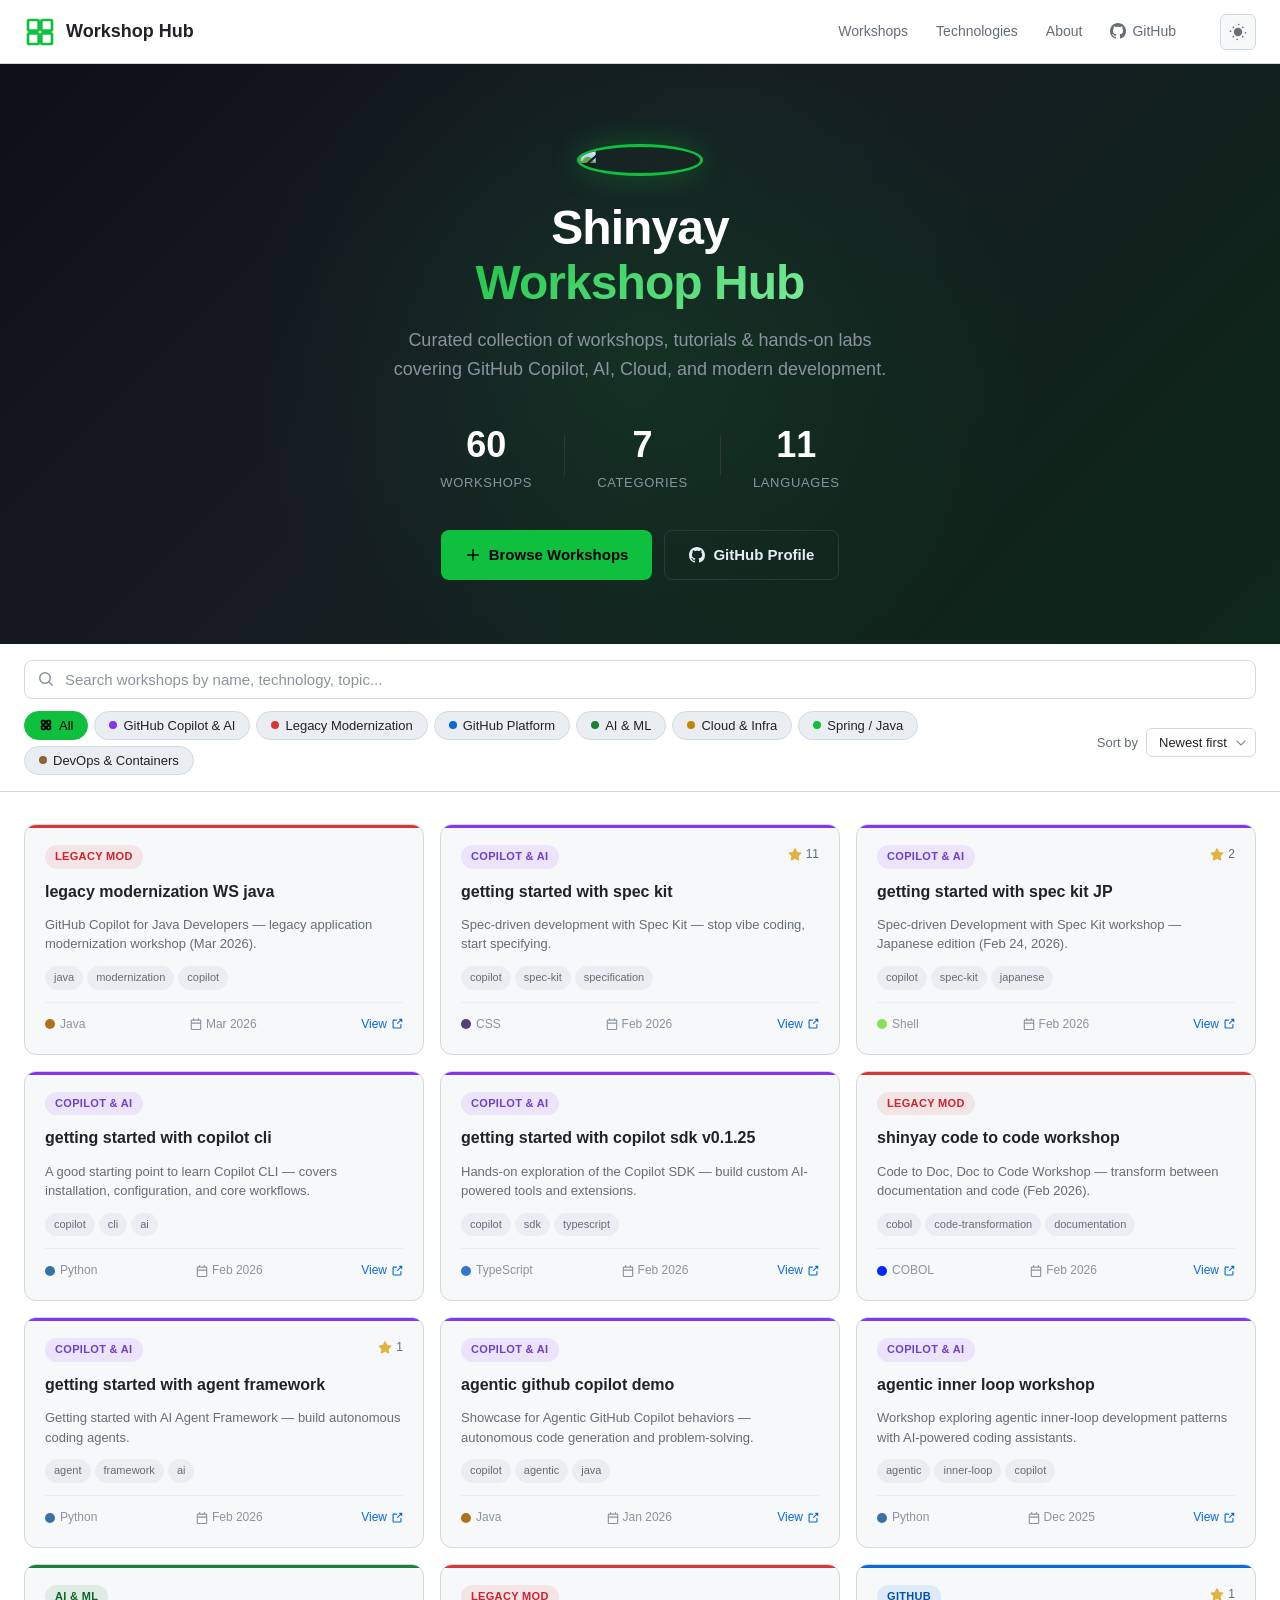
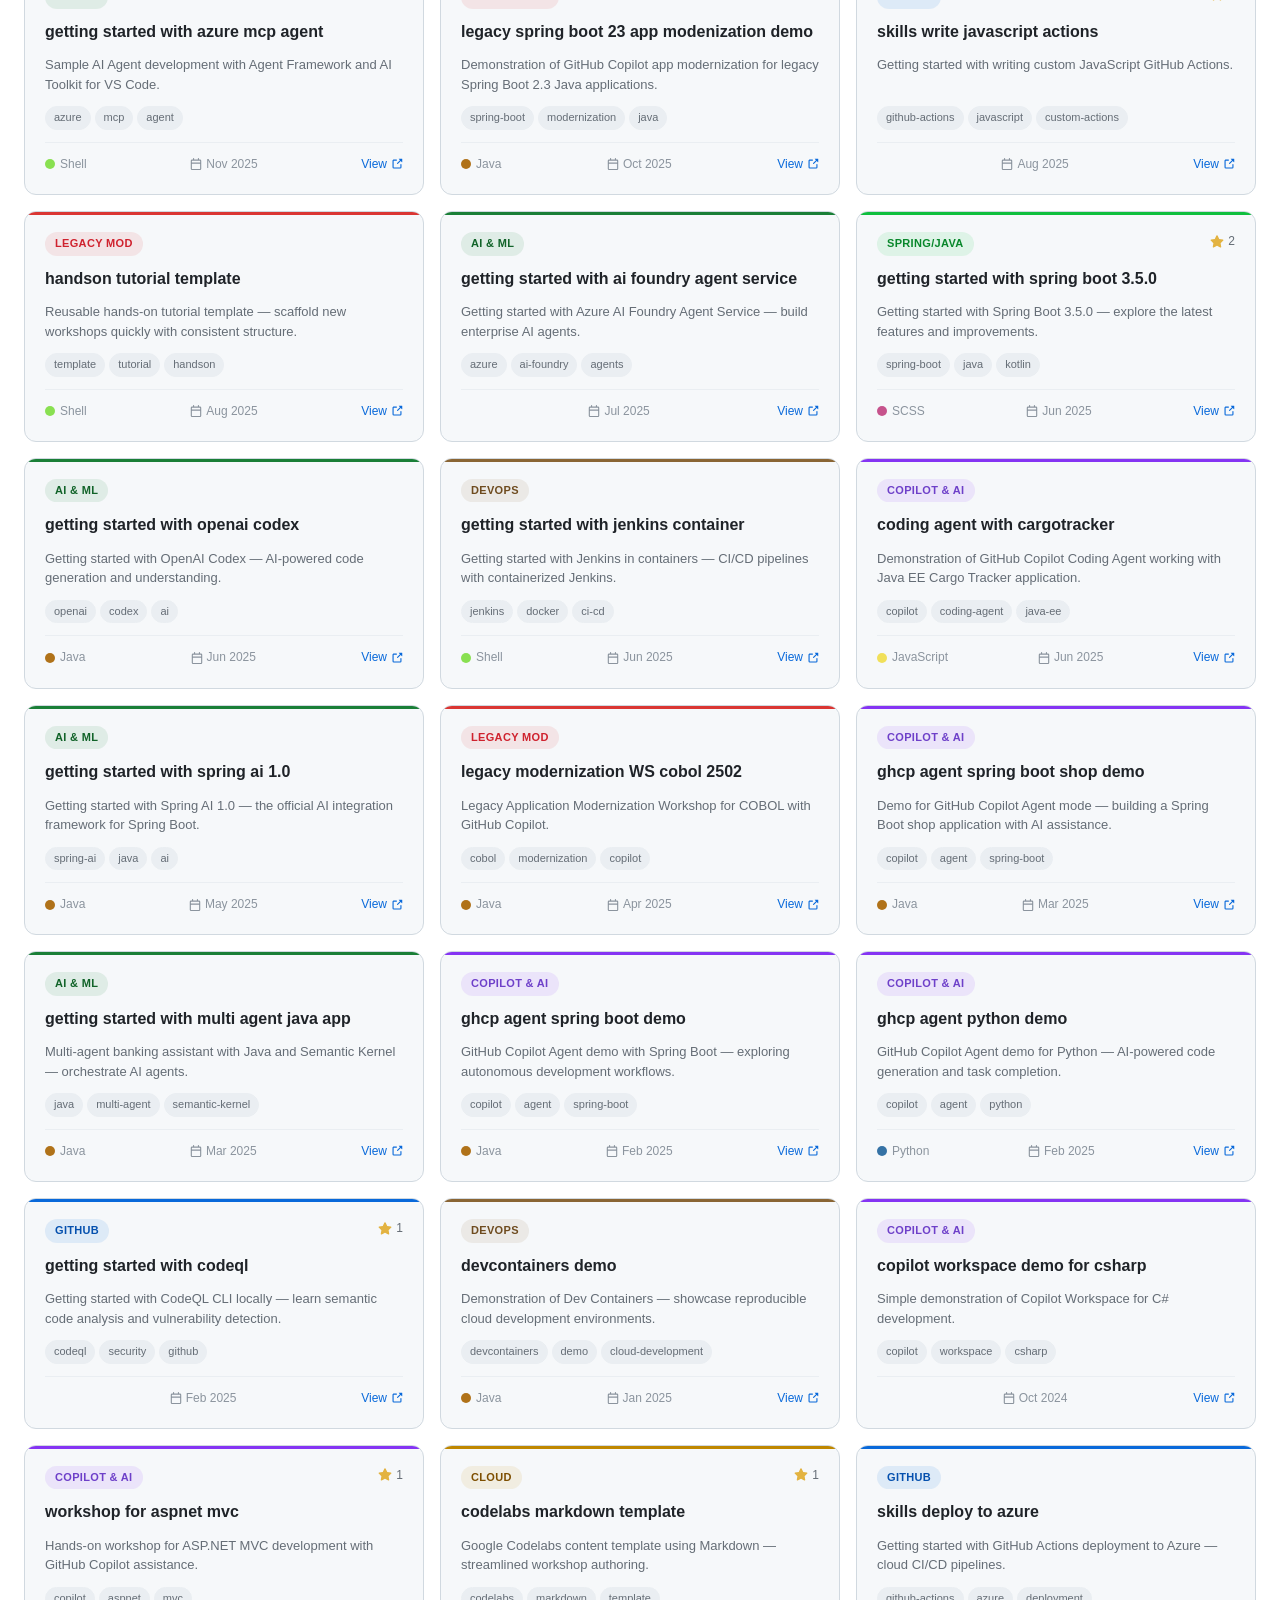
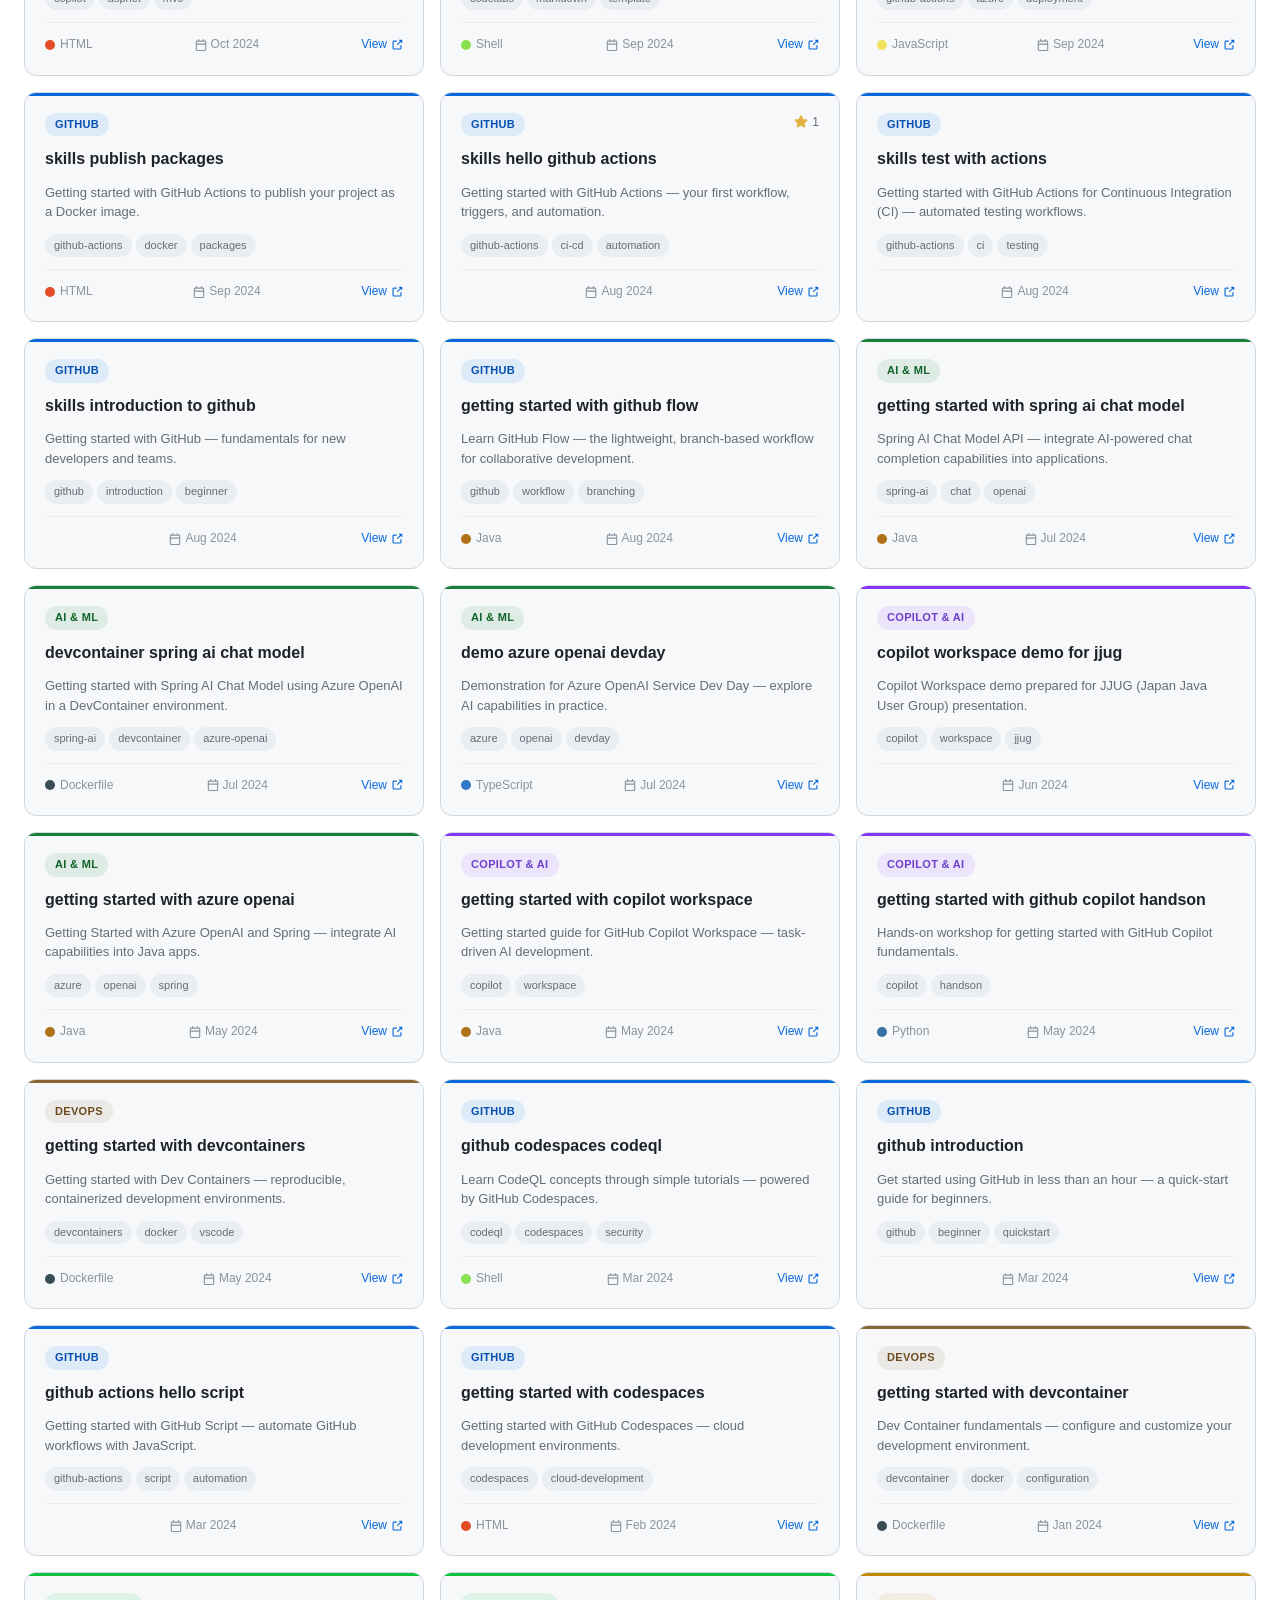
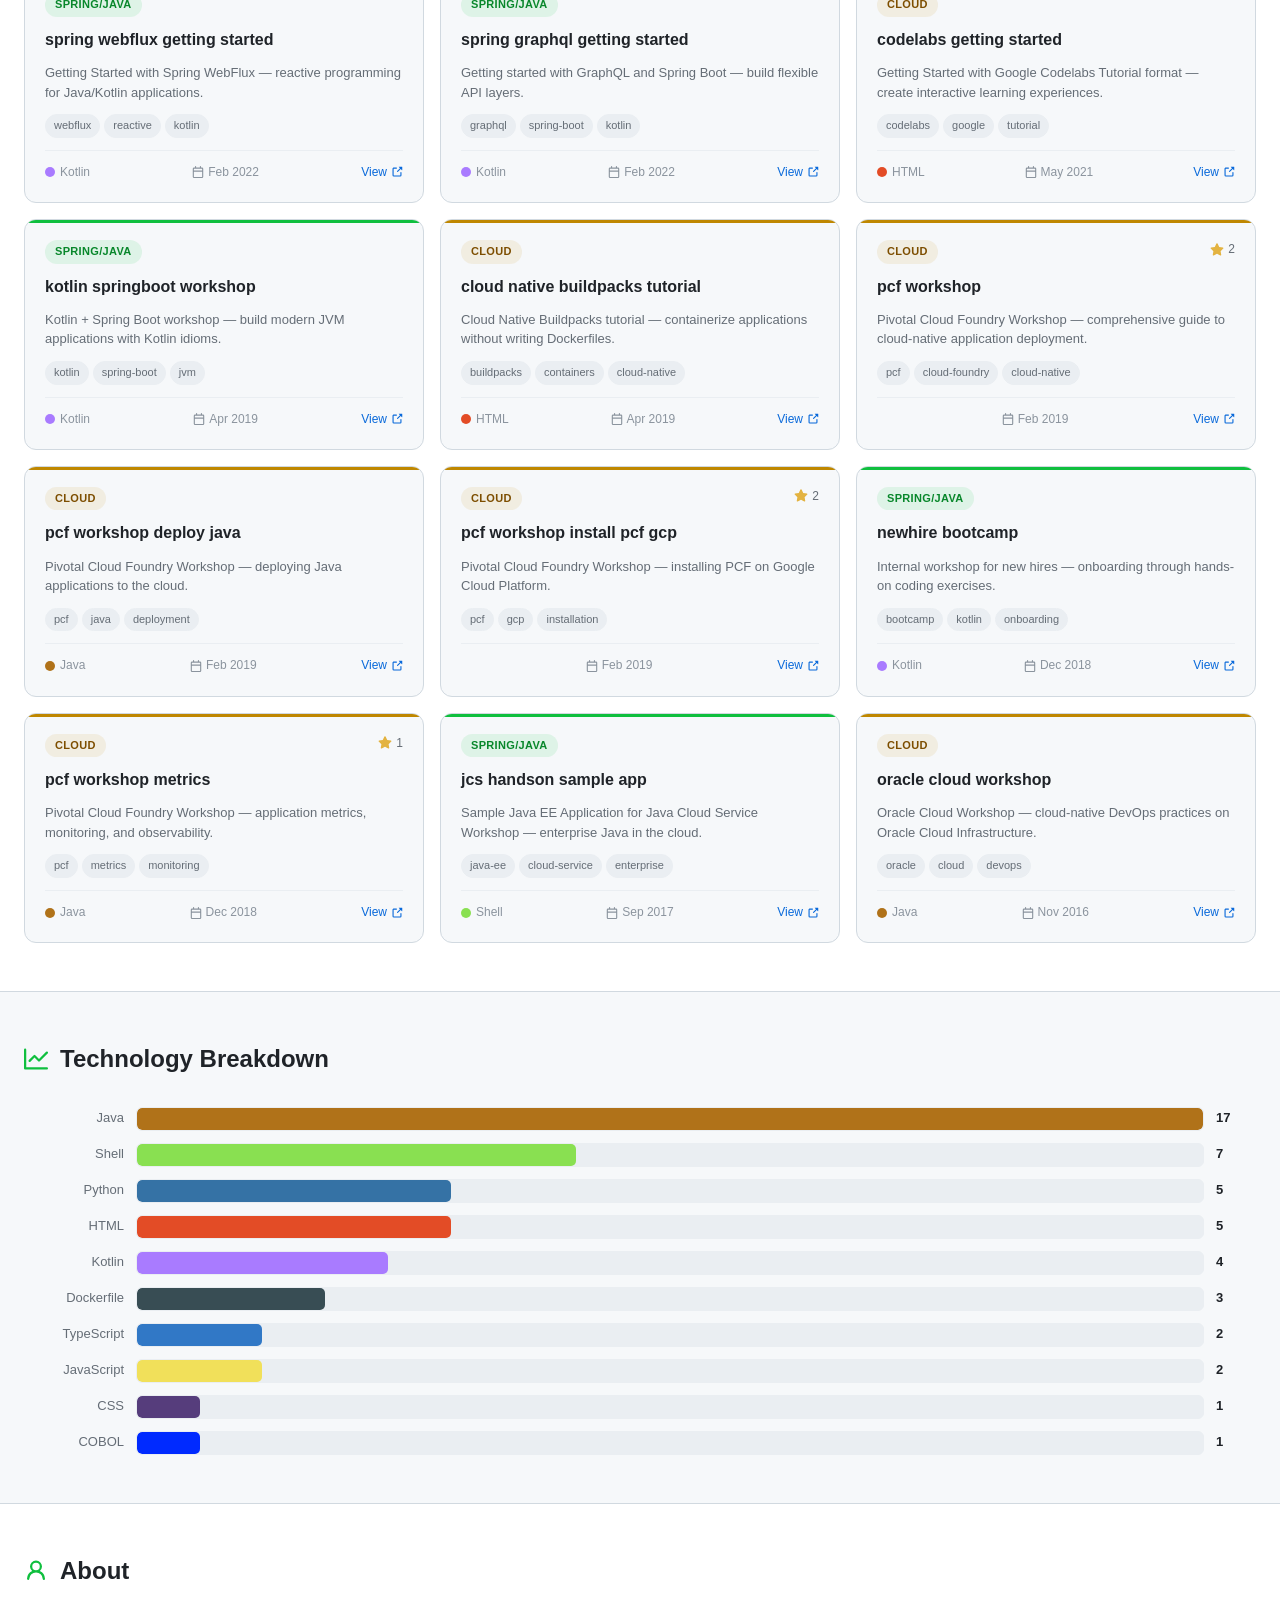
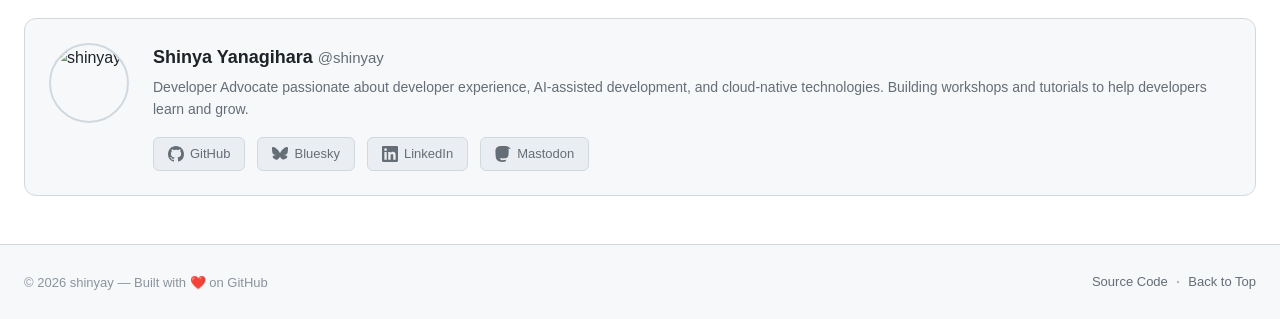
==== index.html @ 507d152b "feat: Build Shinyay Workshop Hub GitHub Pages site Add a complete static GitHub Pages site that cata" ====
<!DOCTYPE html>
<html lang="en" data-theme="dark">
<head>
  <meta charset="UTF-8">
  <meta name="viewport" content="width=device-width, initial-scale=1.0">
  <title>Shinyay Workshop Hub — Curated Workshops & Tutorials</title>
  <meta name="description" content="A curated collection of 60+ workshops and tutorials by shinyay — covering GitHub Copilot, AI/ML, Legacy Modernization, Cloud, Spring, and more.">
  <meta property="og:title" content="Shinyay Workshop Hub">
  <meta property="og:description" content="Curated workshops & tutorials by shinyay — GitHub Copilot, AI, Legacy Modernization, and more.">
  <meta property="og:type" content="website">
  <meta property="og:url" content="https://shinyay.github.io/awesome-shinyay-workshop/">
  <link rel="icon" href="assets/favicon.svg" type="image/svg+xml">
  <link href="https://cdn.jsdelivr.net/npm/@primer/css@22.1.0/dist/primer.min.css" rel="stylesheet">
  <link rel="stylesheet" href="css/style.css">
</head>
<body>

  <!-- Navigation -->
  <header class="site-header" id="site-header">
    <nav class="nav-container">
      <a href="#" class="nav-logo" aria-label="Home">
        <svg class="nav-logo-icon" viewBox="0 0 24 24" width="32" height="32" fill="currentColor">
          <path d="M2 4a2 2 0 0 1 2-2h6a2 2 0 0 1 2 2v6a2 2 0 0 1-2 2H4a2 2 0 0 1-2-2V4zm2 0v6h6V4H4zm10-2a2 2 0 0 0-2 2v6a2 2 0 0 0 2 2h6a2 2 0 0 0 2-2V4a2 2 0 0 0-2-2h-6zm0 2h6v6h-6V4zM2 14a2 2 0 0 1 2-2h6a2 2 0 0 1 2 2v6a2 2 0 0 1-2 2H4a2 2 0 0 1-2-2v-6zm2 0v6h6v-6H4zm10-2a2 2 0 0 0-2 2v6a2 2 0 0 0 2 2h6a2 2 0 0 0 2-2v-6a2 2 0 0 0-2-2h-6zm0 2h6v6h-6v-6z"/>
        </svg>
        <span class="nav-title">Workshop Hub</span>
      </a>
      <div class="nav-links">
        <a href="#workshops" class="nav-link">Workshops</a>
        <a href="#tech-breakdown" class="nav-link">Technologies</a>
        <a href="#about" class="nav-link">About</a>
        <a href="https://github.com/shinyay" class="nav-link nav-link-external" target="_blank" rel="noopener">
          <svg viewBox="0 0 16 16" width="16" height="16" fill="currentColor"><path d="M8 0c4.42 0 8 3.58 8 8a8.013 8.013 0 0 1-5.45 7.59c-.4.08-.55-.17-.55-.38 0-.27.01-1.13.01-2.2 0-.75-.25-1.23-.54-1.48 1.78-.2 3.65-.88 3.65-3.95 0-.88-.31-1.59-.82-2.15.08-.2.36-1.02-.08-2.12 0 0-.67-.22-2.2.82-.64-.18-1.32-.27-2-.27-.68 0-1.36.09-2 .27-1.53-1.03-2.2-.82-2.2-.82-.44 1.1-.16 1.92-.08 2.12-.51.56-.82 1.28-.82 2.15 0 3.06 1.86 3.75 3.64 3.95-.23.2-.44.55-.51 1.07-.46.21-1.61.55-2.33-.66-.15-.24-.6-.83-1.23-.82-.67.01-.27.38.01.53.34.19.73.9.82 1.13.16.45.68 1.31 2.69.94 0 .67.01 1.3.01 1.49 0 .21-.15.45-.55.38A7.995 7.995 0 0 1 0 8c0-4.42 3.58-8 8-8Z"></path></svg>
          GitHub
        </a>
      </div>
      <button class="theme-toggle" id="theme-toggle" aria-label="Toggle theme">
        <svg class="theme-icon-dark" viewBox="0 0 24 24" width="20" height="20" fill="currentColor"><path d="M12 3a1 1 0 0 1 1-1h.01a1 1 0 0 1 0 2H13a1 1 0 0 1-1-1zM5.64 5.64a1 1 0 0 1 1.41 0l.01.01a1 1 0 1 1-1.41 1.41l-.01-.01a1 1 0 0 1 0-1.41zM3 12a1 1 0 0 1-1-1v-.01a1 1 0 1 1 2 0V11a1 1 0 0 1-1 1zm2.64 6.36a1 1 0 0 1 0-1.41l.01-.01a1 1 0 1 1 1.41 1.41l-.01.01a1 1 0 0 1-1.41 0zM12 21a1 1 0 0 1-1 1h-.01a1 1 0 0 1 0-2H11a1 1 0 0 1 1 1zm6.36-2.64a1 1 0 0 1-1.41 0l-.01-.01a1 1 0 1 1 1.41-1.41l.01.01a1 1 0 0 1 0 1.41zM21 12a1 1 0 0 1 1 1v.01a1 1 0 0 1-2 0V13a1 1 0 0 1 1-1zm-2.64-6.36a1 1 0 0 1 0 1.41l-.01.01a1 1 0 1 1-1.41-1.41l.01-.01a1 1 0 0 1 1.41 0zM12 7a5 5 0 1 0 0 10 5 5 0 0 0 0-10z"/></svg>
        <svg class="theme-icon-light" viewBox="0 0 24 24" width="20" height="20" fill="currentColor"><path d="M21.53 15.93c-.16-.27-.61-.69-1.73-.49a8.46 8.46 0 0 1-1.88.13 8.409 8.409 0 0 1-5.91-2.82 8.068 8.068 0 0 1-1.44-8.66c.44-1.01.13-1.54-.09-1.76s-.77-.55-1.83-.11a10.318 10.318 0 0 0-6.32 10.21 10.475 10.475 0 0 0 7.04 8.99 10 10 0 0 0 2.89.55c.16.01.32.02.48.02a10.5 10.5 0 0 0 8.47-4.27c.67-.93.49-1.519.32-1.79z"/></svg>
      </button>
      <button class="nav-hamburger" id="nav-hamburger" aria-label="Toggle menu">
        <span></span><span></span><span></span>
      </button>
    </nav>
  </header>

  <!-- Hero Section -->
  <section class="hero" id="hero">
    <div class="hero-bg-glow"></div>
    <div class="hero-content">
      <img
        src="https://github.com/shinyay.png"
        alt="shinyay avatar"
        class="hero-avatar"
        width="120"
        height="120"
        loading="eager"
      >
      <h1 class="hero-title">
        <span class="hero-title-line1">Shinyay</span>
        <span class="hero-title-line2">Workshop Hub</span>
      </h1>
      <p class="hero-tagline">Curated collection of workshops, tutorials & hands-on labs<br>covering GitHub Copilot, AI, Cloud, and modern development.</p>
      <div class="hero-stats" id="hero-stats">
        <div class="hero-stat">
          <span class="hero-stat-number" data-target="0" id="stat-workshops">0</span>
          <span class="hero-stat-label">Workshops</span>
        </div>
        <div class="hero-stat-divider"></div>
        <div class="hero-stat">
          <span class="hero-stat-number" data-target="7" id="stat-categories">0</span>
          <span class="hero-stat-label">Categories</span>
        </div>
        <div class="hero-stat-divider"></div>
        <div class="hero-stat">
          <span class="hero-stat-number" data-target="0" id="stat-languages">0</span>
          <span class="hero-stat-label">Languages</span>
        </div>
      </div>
      <div class="hero-actions">
        <a href="#workshops" class="btn-primary">
          <svg viewBox="0 0 16 16" width="16" height="16" fill="currentColor"><path d="M8 2a.75.75 0 0 1 .75.75v4.5h4.5a.75.75 0 0 1 0 1.5h-4.5v4.5a.75.75 0 0 1-1.5 0v-4.5h-4.5a.75.75 0 0 1 0-1.5h4.5v-4.5A.75.75 0 0 1 8 2Z"/></svg>
          Browse Workshops
        </a>
        <a href="https://github.com/shinyay" target="_blank" rel="noopener" class="btn-secondary">
          <svg viewBox="0 0 16 16" width="16" height="16" fill="currentColor"><path d="M8 0c4.42 0 8 3.58 8 8a8.013 8.013 0 0 1-5.45 7.59c-.4.08-.55-.17-.55-.38 0-.27.01-1.13.01-2.2 0-.75-.25-1.23-.54-1.48 1.78-.2 3.65-.88 3.65-3.95 0-.88-.31-1.59-.82-2.15.08-.2.36-1.02-.08-2.12 0 0-.67-.22-2.2.82-.64-.18-1.32-.27-2-.27-.68 0-1.36.09-2 .27-1.53-1.03-2.2-.82-2.2-.82-.44 1.1-.16 1.92-.08 2.12-.51.56-.82 1.28-.82 2.15 0 3.06 1.86 3.75 3.64 3.95-.23.2-.44.55-.51 1.07-.46.21-1.61.55-2.33-.66-.15-.24-.6-.83-1.23-.82-.67.01-.27.38.01.53.34.19.73.9.82 1.13.16.45.68 1.31 2.69.94 0 .67.01 1.3.01 1.49 0 .21-.15.45-.55.38A7.995 7.995 0 0 1 0 8c0-4.42 3.58-8 8-8Z"/></svg>
          GitHub Profile
        </a>
      </div>
    </div>
  </section>

  <!-- Search & Filters -->
  <section class="filters-section" id="workshops">
    <div class="filters-container">
      <div class="search-wrapper">
        <svg class="search-icon" viewBox="0 0 16 16" width="16" height="16" fill="currentColor"><path d="M10.68 11.74a6 6 0 0 1-7.922-8.982 6 6 0 0 1 8.982 7.922l3.04 3.04a.749.749 0 0 1-.326 1.275.749.749 0 0 1-.734-.215ZM11.5 7a4.499 4.499 0 1 0-8.997 0A4.499 4.499 0 0 0 11.5 7Z"/></svg>
        <input
          type="text"
          id="search-input"
          class="search-input"
          placeholder="Search workshops by name, technology, topic..."
          autocomplete="off"
        >
        <span class="search-count" id="search-count"></span>
      </div>
      <div class="filter-controls">
        <div class="category-pills" id="category-pills">
          <button class="pill active" data-category="all">
            <svg viewBox="0 0 16 16" width="14" height="14" fill="currentColor"><path d="M2 4a2 2 0 0 1 2-2h2a2 2 0 0 1 2 2v2a2 2 0 0 1-2 2H4a2 2 0 0 1-2-2V4zm2 0v2h2V4H4zm6-2a2 2 0 0 0-2 2v2a2 2 0 0 0 2 2h2a2 2 0 0 0 2-2V4a2 2 0 0 0-2-2h-2zm0 2h2v2h-2V4zM2 10a2 2 0 0 1 2-2h2a2 2 0 0 1 2 2v2a2 2 0 0 1-2 2H4a2 2 0 0 1-2-2v-2zm2 0v2h2v-2H4zm6-2a2 2 0 0 0-2 2v2a2 2 0 0 0 2 2h2a2 2 0 0 0 2-2v-2a2 2 0 0 0-2-2h-2zm0 2h2v2h-2v-2z"/></svg>
            All
          </button>
          <button class="pill" data-category="copilot-ai">
            <span class="pill-dot" style="background:#8534F3"></span>
            GitHub Copilot & AI
          </button>
          <button class="pill" data-category="legacy-modernization">
            <span class="pill-dot" style="background:#da3633"></span>
            Legacy Modernization
          </button>
          <button class="pill" data-category="github-platform">
            <span class="pill-dot" style="background:#0969da"></span>
            GitHub Platform
          </button>
          <button class="pill" data-category="ai-ml">
            <span class="pill-dot" style="background:#1a7f37"></span>
            AI & ML
          </button>
          <button class="pill" data-category="cloud-infra">
            <span class="pill-dot" style="background:#bf8700"></span>
            Cloud & Infra
          </button>
          <button class="pill" data-category="spring-java">
            <span class="pill-dot" style="background:#0FBF3E"></span>
            Spring / Java
          </button>
          <button class="pill" data-category="devops-containers">
            <span class="pill-dot" style="background:#8a6534"></span>
            DevOps & Containers
          </button>
        </div>
        <div class="sort-controls">
          <label for="sort-select" class="sort-label">Sort by</label>
          <select id="sort-select" class="sort-select">
            <option value="date-desc">Newest first</option>
            <option value="date-asc">Oldest first</option>
            <option value="stars-desc">Most stars</option>
            <option value="name-asc">Name A→Z</option>
            <option value="name-desc">Name Z→A</option>
          </select>
        </div>
      </div>
    </div>
  </section>

  <!-- Workshop Grid -->
  <section class="workshops-grid-section">
    <div class="workshops-container">
      <div class="workshops-grid" id="workshops-grid">
        <!-- Cards rendered by JavaScript -->
      </div>
      <div class="empty-state" id="empty-state" hidden>
        <svg viewBox="0 0 24 24" width="48" height="48" fill="currentColor" opacity="0.4"><path d="M10.68 11.74a6 6 0 0 1-7.922-8.982 6 6 0 0 1 8.982 7.922l3.04 3.04a.749.749 0 0 1-.326 1.275.749.749 0 0 1-.734-.215ZM11.5 7a4.499 4.499 0 1 0-8.997 0A4.499 4.499 0 0 0 11.5 7Z"/></svg>
        <h3 class="empty-state-title">No workshops found</h3>
        <p class="empty-state-text">Try adjusting your search or filter criteria.</p>
      </div>
    </div>
  </section>

  <!-- Technology Breakdown -->
  <section class="tech-section" id="tech-breakdown">
    <div class="tech-container">
      <h2 class="section-title">
        <svg viewBox="0 0 16 16" width="24" height="24" fill="currentColor"><path d="M1.5 1.75V13.5h13.75a.75.75 0 0 1 0 1.5H.75a.75.75 0 0 1-.75-.75V1.75a.75.75 0 0 1 1.5 0Zm14.28 2.53-5.25 5.25a.75.75 0 0 1-1.06 0L7 7.06 4.28 9.78a.751.751 0 0 1-1.042-.018.751.751 0 0 1-.018-1.042l3.25-3.25a.75.75 0 0 1 1.06 0L10 7.94l4.72-4.72a.751.751 0 0 1 1.042.018.751.751 0 0 1 .018 1.042Z"/></svg>
        Technology Breakdown
      </h2>
      <div class="tech-bars" id="tech-bars">
        <!-- Rendered by JavaScript -->
      </div>
    </div>
  </section>

  <!-- About Section -->
  <section class="about-section" id="about">
    <div class="about-container">
      <h2 class="section-title">
        <svg viewBox="0 0 16 16" width="24" height="24" fill="currentColor"><path d="M10.561 8.073a6.005 6.005 0 0 1 3.432 5.142.75.75 0 1 1-1.498.07 4.5 4.5 0 0 0-8.99 0 .75.75 0 0 1-1.498-.07 6.004 6.004 0 0 1 3.431-5.142 3.999 3.999 0 1 1 5.123 0ZM10.5 5a2.5 2.5 0 1 0-5 0 2.5 2.5 0 0 0 5 0Z"/></svg>
        About
      </h2>
      <div class="about-content">
        <img
          src="https://github.com/shinyay.png"
          alt="shinyay"
          class="about-avatar"
          width="80"
          height="80"
          loading="lazy"
        >
        <div class="about-text">
          <h3 class="about-name">Shinya Yanagihara <span class="about-handle">@shinyay</span></h3>
          <p class="about-bio">Developer Advocate passionate about developer experience, AI-assisted development, and cloud-native technologies. Building workshops and tutorials to help developers learn and grow.</p>
          <div class="about-links">
            <a href="https://github.com/shinyay" target="_blank" rel="noopener" class="about-link">
              <svg viewBox="0 0 16 16" width="16" height="16" fill="currentColor"><path d="M8 0c4.42 0 8 3.58 8 8a8.013 8.013 0 0 1-5.45 7.59c-.4.08-.55-.17-.55-.38 0-.27.01-1.13.01-2.2 0-.75-.25-1.23-.54-1.48 1.78-.2 3.65-.88 3.65-3.95 0-.88-.31-1.59-.82-2.15.08-.2.36-1.02-.08-2.12 0 0-.67-.22-2.2.82-.64-.18-1.32-.27-2-.27-.68 0-1.36.09-2 .27-1.53-1.03-2.2-.82-2.2-.82-.44 1.1-.16 1.92-.08 2.12-.51.56-.82 1.28-.82 2.15 0 3.06 1.86 3.75 3.64 3.95-.23.2-.44.55-.51 1.07-.46.21-1.61.55-2.33-.66-.15-.24-.6-.83-1.23-.82-.67.01-.27.38.01.53.34.19.73.9.82 1.13.16.45.68 1.31 2.69.94 0 .67.01 1.3.01 1.49 0 .21-.15.45-.55.38A7.995 7.995 0 0 1 0 8c0-4.42 3.58-8 8-8Z"/></svg>
              GitHub
            </a>
            <a href="https://bsky.app/profile/yanashin.bsky.social" target="_blank" rel="noopener" class="about-link">
              <svg viewBox="0 0 24 24" width="16" height="16" fill="currentColor"><path d="M12 10.8c-1.087-2.114-4.046-6.053-6.798-7.995C2.566.944 1.561 1.266.902 1.565.139 1.908 0 3.08 0 3.768c0 .69.378 5.65.624 6.479.785 2.627 3.573 3.492 6.128 3.182-4.529.556-8.522 1.684-3.199 5.881C7.74 23.093 11.09 18.135 12 15.75c.91 2.386 3.433 6.553 8.447 3.56 5.323-4.197 1.33-5.325-3.199-5.881 2.555.31 5.343-.555 6.128-3.182.246-.828.624-5.788.624-6.479 0-.688-.139-1.86-.902-2.203-.659-.299-1.664-.621-4.3 1.24C16.046 4.748 13.087 8.687 12 10.8Z"/></svg>
              Bluesky
            </a>
            <a href="https://www.linkedin.com/in/yanashin/" target="_blank" rel="noopener" class="about-link">
              <svg viewBox="0 0 24 24" width="16" height="16" fill="currentColor"><path d="M20.447 20.452h-3.554v-5.569c0-1.328-.027-3.037-1.852-3.037-1.853 0-2.136 1.445-2.136 2.939v5.667H9.351V9h3.414v1.561h.046c.477-.9 1.637-1.85 3.37-1.85 3.601 0 4.267 2.37 4.267 5.455v6.286zM5.337 7.433c-1.144 0-2.063-.926-2.063-2.065 0-1.138.92-2.063 2.063-2.063 1.14 0 2.064.925 2.064 2.063 0 1.139-.925 2.065-2.064 2.065zm1.782 13.019H3.555V9h3.564v11.452zM22.225 0H1.771C.792 0 0 .774 0 1.729v20.542C0 23.227.792 24 1.771 24h20.451C23.2 24 24 23.227 24 22.271V1.729C24 .774 23.2 0 22.222 0h.003z"/></svg>
              LinkedIn
            </a>
            <a href="https://mastodon.social/@yanashin" target="_blank" rel="noopener" class="about-link">
              <svg viewBox="0 0 24 24" width="16" height="16" fill="currentColor"><path d="M23.268 5.313c-.35-2.578-2.617-4.61-5.304-5.004C17.51.242 15.792 0 11.813 0h-.03c-3.98 0-4.835.242-5.288.309C3.882.692 1.496 2.518.917 5.127.64 6.412.61 7.837.661 9.143c.074 1.874.088 3.745.26 5.611.118 1.24.325 2.47.62 3.68.55 2.237 2.777 4.098 4.96 4.857 2.336.792 4.849.923 7.256.38.265-.061.527-.132.786-.213.585-.184 1.27-.39 1.774-.753a.057.057 0 0 0 .023-.043v-1.809a.052.052 0 0 0-.02-.041.053.053 0 0 0-.046-.01 20.282 20.282 0 0 1-4.709.547c-2.73 0-3.463-1.284-3.674-1.818a5.593 5.593 0 0 1-.319-1.433.053.053 0 0 1 .066-.054 19.648 19.648 0 0 0 4.636.536c.562 0 1.124-.015 1.677-.056 1.935-.138 4-.438 4.867-1.508-.003-.006-.005-.012-.006-.019 1.033-1.413 1.395-3.293 1.55-4.887.014-.138.023-.274.028-.408.107-2.75.096-5.493-.067-8.236z"/></svg>
              Mastodon
            </a>
          </div>
        </div>
      </div>
    </div>
  </section>

  <!-- Footer -->
  <footer class="site-footer">
    <div class="footer-container">
      <div class="footer-left">
        <span class="footer-text">© 2026 shinyay — Built with ❤️ on GitHub</span>
      </div>
      <div class="footer-right">
        <a href="https://github.com/shinyay/awesome-shinyay-workshop" target="_blank" rel="noopener" class="footer-link">Source Code</a>
        <span class="footer-divider">·</span>
        <a href="#hero" class="footer-link">Back to Top</a>
      </div>
    </div>
  </footer>

  <!-- Back to Top Button -->
  <button class="back-to-top" id="back-to-top" aria-label="Back to top" hidden>
    <svg viewBox="0 0 16 16" width="16" height="16" fill="currentColor"><path d="M3.22 9.78a.749.749 0 0 1 0-1.06l4.25-4.25a.749.749 0 0 1 1.06 0l4.25 4.25a.749.749 0 1 1-1.06 1.06L8 6.06 4.28 9.78a.749.749 0 0 1-1.06 0Z"/></svg>
  </button>

  <script src="js/app.js"></script>
</body>
</html>
---- css/style.css ----
/* ============================================
   Shinyay Workshop Hub — GitHub-Branded Styles
   ============================================ */

/* --- CSS Custom Properties (Theme Tokens) --- */
:root {
  /* GitHub Brand Colors */
  --gh-green: #0FBF3E;
  --gh-green-light: #8CF2A6;
  --gh-green-dark: #08872B;
  --gh-green-bg: #BFFFD1;
  --gh-purple: #8534F3;
  --gh-purple-light: #C898FD;
  --gh-orange: #FE4C25;
  --gh-blue: #0969da;

  /* Category Colors */
  --cat-copilot: #8534F3;
  --cat-legacy: #da3633;
  --cat-github: #0969da;
  --cat-ai-ml: #1a7f37;
  --cat-cloud: #bf8700;
  --cat-spring: #0FBF3E;
  --cat-devops: #8a6534;

  /* Layout */
  --max-width: 1280px;
  --nav-height: 64px;
  --border-radius: 8px;
  --border-radius-lg: 12px;

  /* Transitions */
  --transition-fast: 150ms ease;
  --transition-normal: 250ms ease;
  --transition-slow: 400ms ease;
}

/* Dark theme (default) */
[data-theme="dark"] {
  --bg-primary: #0d1117;
  --bg-secondary: #161b22;
  --bg-tertiary: #21262d;
  --bg-overlay: rgba(13, 17, 23, 0.8);
  --border-primary: #30363d;
  --border-secondary: #21262d;
  --text-primary: #e6edf3;
  --text-secondary: #7d8590;
  --text-muted: #484f58;
  --text-link: #58a6ff;
  --shadow-card: 0 3px 6px rgba(0, 0, 0, 0.4);
  --shadow-card-hover: 0 8px 24px rgba(0, 0, 0, 0.5);
  --hero-gradient: linear-gradient(135deg, #0d1117 0%, #161b22 40%, #0d2818 100%);
  --pill-bg: #21262d;
  --pill-bg-active: #0FBF3E;
  --pill-text: #e6edf3;
  --pill-text-active: #000000;
  --input-bg: #0d1117;
  --input-border: #30363d;
  --input-border-focus: #58a6ff;
}

/* Light theme */
[data-theme="light"] {
  --bg-primary: #ffffff;
  --bg-secondary: #f6f8fa;
  --bg-tertiary: #eaeef2;
  --bg-overlay: rgba(255, 255, 255, 0.8);
  --border-primary: #d1d9e0;
  --border-secondary: #eaeef2;
  --text-primary: #1f2328;
  --text-secondary: #656d76;
  --text-muted: #8b949e;
  --text-link: #0969da;
  --shadow-card: 0 1px 3px rgba(31, 35, 40, 0.12);
  --shadow-card-hover: 0 8px 24px rgba(31, 35, 40, 0.16);
  --hero-gradient: linear-gradient(135deg, #0d1117 0%, #161b22 40%, #0d2818 100%);
  --pill-bg: #eaeef2;
  --pill-bg-active: #0FBF3E;
  --pill-text: #1f2328;
  --pill-text-active: #000000;
  --input-bg: #ffffff;
  --input-border: #d1d9e0;
  --input-border-focus: #0969da;
}

/* --- Reset & Base --- */
*,
*::before,
*::after {
  box-sizing: border-box;
  margin: 0;
  padding: 0;
}

html {
  scroll-behavior: smooth;
  scroll-padding-top: calc(var(--nav-height) + 24px);
}

body {
  font-family: -apple-system, BlinkMacSystemFont, "Segoe UI", "Noto Sans", Helvetica, Arial, sans-serif;
  background-color: var(--bg-primary);
  color: var(--text-primary);
  line-height: 1.6;
  -webkit-font-smoothing: antialiased;
  transition: background-color var(--transition-normal), color var(--transition-normal);
}

a {
  color: var(--text-link);
  text-decoration: none;
  transition: color var(--transition-fast);
}

a:hover {
  text-decoration: underline;
}

/* --- Navigation --- */
.site-header {
  position: sticky;
  top: 0;
  z-index: 100;
  height: var(--nav-height);
  background: var(--bg-overlay);
  backdrop-filter: blur(12px);
  -webkit-backdrop-filter: blur(12px);
  border-bottom: 1px solid var(--border-primary);
  transition: background-color var(--transition-normal), border-color var(--transition-normal);
}

.nav-container {
  max-width: var(--max-width);
  height: 100%;
  margin: 0 auto;
  padding: 0 24px;
  display: flex;
  align-items: center;
  justify-content: space-between;
  gap: 24px;
}

.nav-logo {
  display: flex;
  align-items: center;
  gap: 10px;
  color: var(--text-primary);
  font-weight: 700;
  font-size: 18px;
  text-decoration: none;
  flex-shrink: 0;
}

.nav-logo:hover {
  text-decoration: none;
  color: var(--gh-green);
}

.nav-logo-icon {
  color: var(--gh-green);
  transition: transform var(--transition-normal);
}

.nav-logo:hover .nav-logo-icon {
  transform: rotate(90deg);
}

.nav-links {
  display: flex;
  align-items: center;
  gap: 4px;
  flex: 1;
  justify-content: flex-end;
}

.nav-link {
  padding: 6px 12px;
  border-radius: 6px;
  color: var(--text-secondary);
  font-size: 14px;
  font-weight: 500;
  text-decoration: none;
  transition: color var(--transition-fast), background-color var(--transition-fast);
}

.nav-link:hover {
  color: var(--text-primary);
  background-color: var(--bg-tertiary);
  text-decoration: none;
}

.nav-link-external {
  display: flex;
  align-items: center;
  gap: 6px;
}

.theme-toggle {
  display: flex;
  align-items: center;
  justify-content: center;
  width: 36px;
  height: 36px;
  border: 1px solid var(--border-primary);
  border-radius: 6px;
  background: var(--bg-secondary);
  color: var(--text-secondary);
  cursor: pointer;
  transition: all var(--transition-fast);
  margin-left: 8px;
  flex-shrink: 0;
}

.theme-toggle:hover {
  color: var(--text-primary);
  border-color: var(--text-secondary);
}

[data-theme="dark"] .theme-icon-dark { display: none; }
[data-theme="dark"] .theme-icon-light { display: block; }
[data-theme="light"] .theme-icon-dark { display: block; }
[data-theme="light"] .theme-icon-light { display: none; }

.nav-hamburger {
  display: none;
  flex-direction: column;
  justify-content: center;
  gap: 5px;
  width: 36px;
  height: 36px;
  padding: 8px;
  border: 1px solid var(--border-primary);
  border-radius: 6px;
  background: var(--bg-secondary);
  cursor: pointer;
}

.nav-hamburger span {
  display: block;
  width: 100%;
  height: 2px;
  background: var(--text-secondary);
  border-radius: 2px;
  transition: transform var(--transition-fast), opacity var(--transition-fast);
}

.nav-hamburger.active span:nth-child(1) { transform: rotate(45deg) translate(5px, 5px); }
.nav-hamburger.active span:nth-child(2) { opacity: 0; }
.nav-hamburger.active span:nth-child(3) { transform: rotate(-45deg) translate(5px, -5px); }

/* --- Hero Section --- */
.hero {
  position: relative;
  overflow: hidden;
  padding: 80px 24px 64px;
  background: var(--hero-gradient);
  text-align: center;
  min-height: 420px;
  display: flex;
  align-items: center;
  justify-content: center;
}

.hero-bg-glow {
  position: absolute;
  top: 50%;
  left: 50%;
  transform: translate(-50%, -50%);
  width: 800px;
  height: 800px;
  background: radial-gradient(circle, rgba(15, 191, 62, 0.12) 0%, transparent 70%);
  pointer-events: none;
  animation: pulse-glow 6s ease-in-out infinite;
}

@keyframes pulse-glow {
  0%, 100% { opacity: 0.5; transform: translate(-50%, -50%) scale(1); }
  50% { opacity: 1; transform: translate(-50%, -50%) scale(1.1); }
}

.hero-content {
  position: relative;
  z-index: 1;
  max-width: 720px;
}

.hero-avatar {
  border-radius: 50%;
  border: 3px solid var(--gh-green);
  box-shadow: 0 0 30px rgba(15, 191, 62, 0.3);
  margin-bottom: 24px;
  transition: transform var(--transition-normal);
}

.hero-avatar:hover {
  transform: scale(1.05);
}

.hero-title {
  font-size: 48px;
  font-weight: 800;
  line-height: 1.15;
  color: #ffffff;
  margin-bottom: 16px;
  letter-spacing: -0.02em;
}

.hero-title-line2 {
  display: block;
  background: linear-gradient(135deg, var(--gh-green), var(--gh-green-light));
  -webkit-background-clip: text;
  -webkit-text-fill-color: transparent;
  background-clip: text;
}

.hero-tagline {
  font-size: 18px;
  color: #8b949e;
  margin-bottom: 32px;
  line-height: 1.6;
}

.hero-stats {
  display: flex;
  align-items: center;
  justify-content: center;
  gap: 32px;
  margin-bottom: 36px;
}

.hero-stat {
  display: flex;
  flex-direction: column;
  align-items: center;
}

.hero-stat-number {
  font-size: 36px;
  font-weight: 800;
  color: #ffffff;
  font-variant-numeric: tabular-nums;
}

.hero-stat-label {
  font-size: 13px;
  color: #8b949e;
  text-transform: uppercase;
  letter-spacing: 0.05em;
  font-weight: 500;
}

.hero-stat-divider {
  width: 1px;
  height: 40px;
  background: #30363d;
}

.hero-actions {
  display: flex;
  gap: 12px;
  justify-content: center;
  flex-wrap: wrap;
}

.btn-primary,
.btn-secondary {
  display: inline-flex;
  align-items: center;
  gap: 8px;
  padding: 12px 24px;
  border-radius: 8px;
  font-size: 15px;
  font-weight: 600;
  text-decoration: none;
  transition: all var(--transition-fast);
  border: none;
  cursor: pointer;
}

.btn-primary {
  background: var(--gh-green);
  color: #000000;
}

.btn-primary:hover {
  background: var(--gh-green-light);
  text-decoration: none;
  transform: translateY(-1px);
}

.btn-secondary {
  background: transparent;
  color: #e6edf3;
  border: 1px solid #30363d;
}

.btn-secondary:hover {
  background: #21262d;
  border-color: #8b949e;
  text-decoration: none;
  color: #ffffff;
  transform: translateY(-1px);
}

/* --- Filters Section --- */
.filters-section {
  position: sticky;
  top: var(--nav-height);
  z-index: 50;
  background: var(--bg-overlay);
  backdrop-filter: blur(12px);
  -webkit-backdrop-filter: blur(12px);
  border-bottom: 1px solid var(--border-primary);
  padding: 16px 24px;
  transition: background-color var(--transition-normal), border-color var(--transition-normal);
}

.filters-container {
  max-width: var(--max-width);
  margin: 0 auto;
  display: flex;
  flex-direction: column;
  gap: 12px;
}

.search-wrapper {
  position: relative;
  width: 100%;
}

.search-icon {
  position: absolute;
  left: 14px;
  top: 50%;
  transform: translateY(-50%);
  color: var(--text-muted);
  pointer-events: none;
}

.search-input {
  width: 100%;
  padding: 10px 80px 10px 40px;
  background: var(--input-bg);
  border: 1px solid var(--input-border);
  border-radius: 8px;
  color: var(--text-primary);
  font-size: 15px;
  outline: none;
  transition: border-color var(--transition-fast), box-shadow var(--transition-fast);
}

.search-input::placeholder {
  color: var(--text-muted);
}

.search-input:focus {
  border-color: var(--input-border-focus);
  box-shadow: 0 0 0 3px rgba(9, 105, 218, 0.15);
}

.search-count {
  position: absolute;
  right: 14px;
  top: 50%;
  transform: translateY(-50%);
  font-size: 12px;
  color: var(--text-muted);
  font-weight: 500;
}

.filter-controls {
  display: flex;
  align-items: center;
  justify-content: space-between;
  gap: 12px;
  flex-wrap: wrap;
}

.category-pills {
  display: flex;
  gap: 6px;
  flex-wrap: wrap;
  flex: 1;
}

.pill {
  display: inline-flex;
  align-items: center;
  gap: 6px;
  padding: 6px 14px;
  border-radius: 20px;
  font-size: 13px;
  font-weight: 500;
  background: var(--pill-bg);
  color: var(--pill-text);
  border: 1px solid var(--border-primary);
  cursor: pointer;
  transition: all var(--transition-fast);
  white-space: nowrap;
}

.pill:hover {
  border-color: var(--text-secondary);
}

.pill.active {
  background: var(--pill-bg-active);
  color: var(--pill-text-active);
  border-color: var(--pill-bg-active);
}

.pill-dot {
  width: 8px;
  height: 8px;
  border-radius: 50%;
  flex-shrink: 0;
}

.sort-controls {
  display: flex;
  align-items: center;
  gap: 8px;
  flex-shrink: 0;
}

.sort-label {
  font-size: 13px;
  color: var(--text-secondary);
  white-space: nowrap;
}

.sort-select {
  padding: 6px 28px 6px 12px;
  background: var(--input-bg);
  border: 1px solid var(--input-border);
  border-radius: 6px;
  color: var(--text-primary);
  font-size: 13px;
  cursor: pointer;
  outline: none;
  appearance: none;
  background-image: url("data:image/svg+xml,%3Csvg xmlns='http://www.w3.org/2000/svg' width='12' height='12' viewBox='0 0 12 12'%3E%3Cpath fill='%237d8590' d='M6 8.825L1.175 4l.825-.825L6 7.175 10 3.175l.825.825z'/%3E%3C/svg%3E");
  background-repeat: no-repeat;
  background-position: right 8px center;
  transition: border-color var(--transition-fast);
}

.sort-select:focus {
  border-color: var(--input-border-focus);
}

/* --- Workshop Grid --- */
.workshops-grid-section {
  padding: 32px 24px 48px;
}

.workshops-container {
  max-width: var(--max-width);
  margin: 0 auto;
}

.workshops-grid {
  display: grid;
  grid-template-columns: repeat(3, 1fr);
  gap: 16px;
}

/* --- Workshop Card --- */
.workshop-card {
  background: var(--bg-secondary);
  border: 1px solid var(--border-primary);
  border-radius: var(--border-radius-lg);
  padding: 20px;
  display: flex;
  flex-direction: column;
  gap: 12px;
  transition: transform var(--transition-normal), box-shadow var(--transition-normal), border-color var(--transition-normal);
  position: relative;
  overflow: hidden;
  opacity: 0;
  transform: translateY(16px);
}

.workshop-card.visible {
  opacity: 1;
  transform: translateY(0);
  transition: opacity 0.5s ease, transform 0.5s ease, box-shadow var(--transition-normal), border-color var(--transition-normal);
}

.workshop-card:hover {
  transform: translateY(-4px);
  box-shadow: var(--shadow-card-hover);
  border-color: var(--text-muted);
}

.workshop-card::before {
  content: '';
  position: absolute;
  top: 0;
  left: 0;
  right: 0;
  height: 3px;
  border-radius: var(--border-radius-lg) var(--border-radius-lg) 0 0;
}

.workshop-card[data-category="copilot-ai"]::before { background: var(--cat-copilot); }
.workshop-card[data-category="legacy-modernization"]::before { background: var(--cat-legacy); }
.workshop-card[data-category="github-platform"]::before { background: var(--cat-github); }
.workshop-card[data-category="ai-ml"]::before { background: var(--cat-ai-ml); }
.workshop-card[data-category="cloud-infra"]::before { background: var(--cat-cloud); }
.workshop-card[data-category="spring-java"]::before { background: var(--cat-spring); }
.workshop-card[data-category="devops-containers"]::before { background: var(--cat-devops); }

.card-header {
  display: flex;
  align-items: flex-start;
  justify-content: space-between;
  gap: 8px;
}

.card-category {
  display: inline-flex;
  align-items: center;
  gap: 5px;
  padding: 3px 10px;
  border-radius: 12px;
  font-size: 11px;
  font-weight: 600;
  text-transform: uppercase;
  letter-spacing: 0.03em;
  white-space: nowrap;
}

.card-category[data-category="copilot-ai"] { background: rgba(133, 52, 243, 0.15); color: var(--gh-purple-light); }
.card-category[data-category="legacy-modernization"] { background: rgba(218, 54, 51, 0.15); color: #f85149; }
.card-category[data-category="github-platform"] { background: rgba(9, 105, 218, 0.15); color: #58a6ff; }
.card-category[data-category="ai-ml"] { background: rgba(26, 127, 55, 0.15); color: #3fb950; }
.card-category[data-category="cloud-infra"] { background: rgba(191, 135, 0, 0.15); color: #d29922; }
.card-category[data-category="spring-java"] { background: rgba(15, 191, 62, 0.15); color: var(--gh-green); }
.card-category[data-category="devops-containers"] { background: rgba(138, 101, 52, 0.15); color: #c69026; }

[data-theme="light"] .card-category[data-category="copilot-ai"] { background: rgba(133, 52, 243, 0.1); color: #6e40c9; }
[data-theme="light"] .card-category[data-category="legacy-modernization"] { background: rgba(218, 54, 51, 0.1); color: #cf222e; }
[data-theme="light"] .card-category[data-category="github-platform"] { background: rgba(9, 105, 218, 0.1); color: #0550ae; }
[data-theme="light"] .card-category[data-category="ai-ml"] { background: rgba(26, 127, 55, 0.1); color: #116329; }
[data-theme="light"] .card-category[data-category="cloud-infra"] { background: rgba(191, 135, 0, 0.1); color: #7d4e00; }
[data-theme="light"] .card-category[data-category="spring-java"] { background: rgba(15, 191, 62, 0.1); color: #08872B; }
[data-theme="light"] .card-category[data-category="devops-containers"] { background: rgba(138, 101, 52, 0.1); color: #6e4b1f; }

.card-stars {
  display: flex;
  align-items: center;
  gap: 4px;
  font-size: 12px;
  color: var(--text-secondary);
  flex-shrink: 0;
}

.card-stars svg {
  color: #e3b341;
}

.card-title {
  font-size: 16px;
  font-weight: 600;
  color: var(--text-primary);
  line-height: 1.4;
  word-break: break-word;
}

.card-title a {
  color: inherit;
  text-decoration: none;
}

.card-title a:hover {
  color: var(--text-link);
  text-decoration: underline;
}

.card-description {
  font-size: 13px;
  color: var(--text-secondary);
  line-height: 1.5;
  display: -webkit-box;
  -webkit-line-clamp: 3;
  -webkit-box-orient: vertical;
  overflow: hidden;
  flex: 1;
}

.card-tags {
  display: flex;
  flex-wrap: wrap;
  gap: 4px;
}

.card-tag {
  display: inline-flex;
  align-items: center;
  gap: 4px;
  padding: 2px 8px;
  border-radius: 12px;
  font-size: 11px;
  font-weight: 500;
  background: var(--bg-tertiary);
  color: var(--text-secondary);
  border: 1px solid var(--border-secondary);
}

.card-footer {
  display: flex;
  align-items: center;
  justify-content: space-between;
  padding-top: 12px;
  border-top: 1px solid var(--border-secondary);
  font-size: 12px;
  color: var(--text-muted);
}

.card-language {
  display: flex;
  align-items: center;
  gap: 5px;
}

.language-dot {
  width: 10px;
  height: 10px;
  border-radius: 50%;
  flex-shrink: 0;
}

.card-date {
  display: flex;
  align-items: center;
  gap: 4px;
}

.card-link {
  display: inline-flex;
  align-items: center;
  gap: 4px;
  font-size: 12px;
  font-weight: 500;
  color: var(--text-link);
  text-decoration: none;
}

.card-link:hover {
  text-decoration: underline;
}

/* --- Empty State --- */
.empty-state {
  text-align: center;
  padding: 80px 24px;
  color: var(--text-muted);
}

.empty-state-title {
  font-size: 20px;
  color: var(--text-secondary);
  margin-top: 16px;
}

.empty-state-text {
  font-size: 14px;
  margin-top: 8px;
}

/* --- Technology Breakdown --- */
.tech-section {
  padding: 48px 24px;
  background: var(--bg-secondary);
  border-top: 1px solid var(--border-primary);
  border-bottom: 1px solid var(--border-primary);
}

.tech-container {
  max-width: var(--max-width);
  margin: 0 auto;
}

.section-title {
  display: flex;
  align-items: center;
  gap: 12px;
  font-size: 24px;
  font-weight: 700;
  color: var(--text-primary);
  margin-bottom: 28px;
}

.section-title svg {
  color: var(--gh-green);
  flex-shrink: 0;
}

.tech-bars {
  display: grid;
  gap: 12px;
}

.tech-bar-item {
  display: grid;
  grid-template-columns: 100px 1fr 40px;
  align-items: center;
  gap: 12px;
}

.tech-bar-name {
  font-size: 13px;
  font-weight: 500;
  color: var(--text-secondary);
  text-align: right;
}

.tech-bar-track {
  height: 24px;
  background: var(--bg-tertiary);
  border-radius: 6px;
  overflow: hidden;
  border: 1px solid var(--border-secondary);
}

.tech-bar-fill {
  height: 100%;
  border-radius: 5px;
  transition: width 1s ease;
  min-width: 4px;
}

.tech-bar-count {
  font-size: 13px;
  font-weight: 600;
  color: var(--text-primary);
  font-variant-numeric: tabular-nums;
}

/* --- About Section --- */
.about-section {
  padding: 48px 24px;
}

.about-container {
  max-width: var(--max-width);
  margin: 0 auto;
}

.about-content {
  display: flex;
  align-items: flex-start;
  gap: 24px;
  padding: 24px;
  background: var(--bg-secondary);
  border: 1px solid var(--border-primary);
  border-radius: var(--border-radius-lg);
}

.about-avatar {
  border-radius: 50%;
  border: 2px solid var(--border-primary);
  flex-shrink: 0;
}

.about-name {
  font-size: 18px;
  font-weight: 700;
  color: var(--text-primary);
  margin-bottom: 4px;
}

.about-handle {
  font-weight: 400;
  color: var(--text-secondary);
  font-size: 15px;
}

.about-bio {
  font-size: 14px;
  color: var(--text-secondary);
  line-height: 1.6;
  margin-bottom: 16px;
}

.about-links {
  display: flex;
  flex-wrap: wrap;
  gap: 12px;
}

.about-link {
  display: inline-flex;
  align-items: center;
  gap: 6px;
  padding: 6px 14px;
  border-radius: 6px;
  font-size: 13px;
  font-weight: 500;
  color: var(--text-secondary);
  background: var(--bg-tertiary);
  border: 1px solid var(--border-primary);
  text-decoration: none;
  transition: all var(--transition-fast);
}

.about-link:hover {
  color: var(--text-primary);
  border-color: var(--text-secondary);
  text-decoration: none;
}

/* --- Footer --- */
.site-footer {
  padding: 24px;
  border-top: 1px solid var(--border-primary);
  background: var(--bg-secondary);
}

.footer-container {
  max-width: var(--max-width);
  margin: 0 auto;
  display: flex;
  align-items: center;
  justify-content: space-between;
  flex-wrap: wrap;
  gap: 12px;
}

.footer-text {
  font-size: 13px;
  color: var(--text-muted);
}

.footer-right {
  display: flex;
  align-items: center;
  gap: 8px;
}

.footer-link {
  font-size: 13px;
  color: var(--text-secondary);
  text-decoration: none;
}

.footer-link:hover {
  color: var(--text-primary);
  text-decoration: underline;
}

.footer-divider {
  color: var(--text-muted);
}

/* --- Back to Top --- */
.back-to-top {
  position: fixed;
  bottom: 24px;
  right: 24px;
  width: 40px;
  height: 40px;
  border-radius: 50%;
  background: var(--gh-green);
  color: #000000;
  border: none;
  cursor: pointer;
  display: flex;
  align-items: center;
  justify-content: center;
  box-shadow: 0 4px 12px rgba(15, 191, 62, 0.3);
  transition: all var(--transition-fast);
  z-index: 50;
  opacity: 0;
  transform: translateY(16px);
}

.back-to-top[hidden] {
  display: none;
}

.back-to-top.show {
  opacity: 1;
  transform: translateY(0);
}

.back-to-top:hover {
  background: var(--gh-green-light);
  transform: translateY(-2px);
}

/* --- Responsive --- */
@media (max-width: 1023px) {
  .workshops-grid {
    grid-template-columns: repeat(2, 1fr);
  }
}

@media (max-width: 767px) {
  .nav-links {
    display: none;
    position: absolute;
    top: var(--nav-height);
    left: 0;
    right: 0;
    flex-direction: column;
    background: var(--bg-secondary);
    border-bottom: 1px solid var(--border-primary);
    padding: 12px;
    gap: 4px;
  }

  .nav-links.open {
    display: flex;
  }

  .nav-hamburger {
    display: flex;
  }

  .hero {
    padding: 48px 16px 40px;
    min-height: auto;
  }

  .hero-title {
    font-size: 32px;
  }

  .hero-tagline {
    font-size: 15px;
  }

  .hero-stats {
    gap: 20px;
  }

  .hero-stat-number {
    font-size: 28px;
  }

  .hero-avatar {
    width: 80px;
    height: 80px;
  }

  .workshops-grid {
    grid-template-columns: 1fr;
  }

  .filters-section {
    padding: 12px 16px;
  }

  .category-pills {
    overflow-x: auto;
    flex-wrap: nowrap;
    -webkit-overflow-scrolling: touch;
    scrollbar-width: none;
    padding-bottom: 4px;
  }

  .category-pills::-webkit-scrollbar {
    display: none;
  }

  .filter-controls {
    flex-direction: column;
    align-items: stretch;
  }

  .sort-controls {
    justify-content: flex-end;
  }

  .tech-bar-item {
    grid-template-columns: 80px 1fr 32px;
    gap: 8px;
  }

  .about-content {
    flex-direction: column;
    align-items: center;
    text-align: center;
  }

  .about-links {
    justify-content: center;
  }

  .footer-container {
    flex-direction: column;
    text-align: center;
  }
}

/* --- Animation delays for staggered card entrance --- */
.workshop-card:nth-child(1) { transition-delay: 0ms; }
.workshop-card:nth-child(2) { transition-delay: 50ms; }
.workshop-card:nth-child(3) { transition-delay: 100ms; }
.workshop-card:nth-child(4) { transition-delay: 150ms; }
.workshop-card:nth-child(5) { transition-delay: 200ms; }
.workshop-card:nth-child(6) { transition-delay: 250ms; }
.workshop-card:nth-child(7) { transition-delay: 300ms; }
.workshop-card:nth-child(8) { transition-delay: 350ms; }
.workshop-card:nth-child(9) { transition-delay: 400ms; }

/* --- Print styles --- */
@media print {
  .site-header,
  .filters-section,
  .theme-toggle,
  .back-to-top,
  .hero-actions,
  .nav-hamburger {
    display: none !important;
  }

  .hero {
    min-height: auto;
    padding: 24px;
    background: #ffffff !important;
    color: #000000;
  }

  .hero-title,
  .hero-stat-number {
    color: #000000 !important;
  }

  .workshop-card {
    opacity: 1;
    transform: none;
    break-inside: avoid;
  }

  .workshops-grid {
    grid-template-columns: repeat(2, 1fr);
  }
}
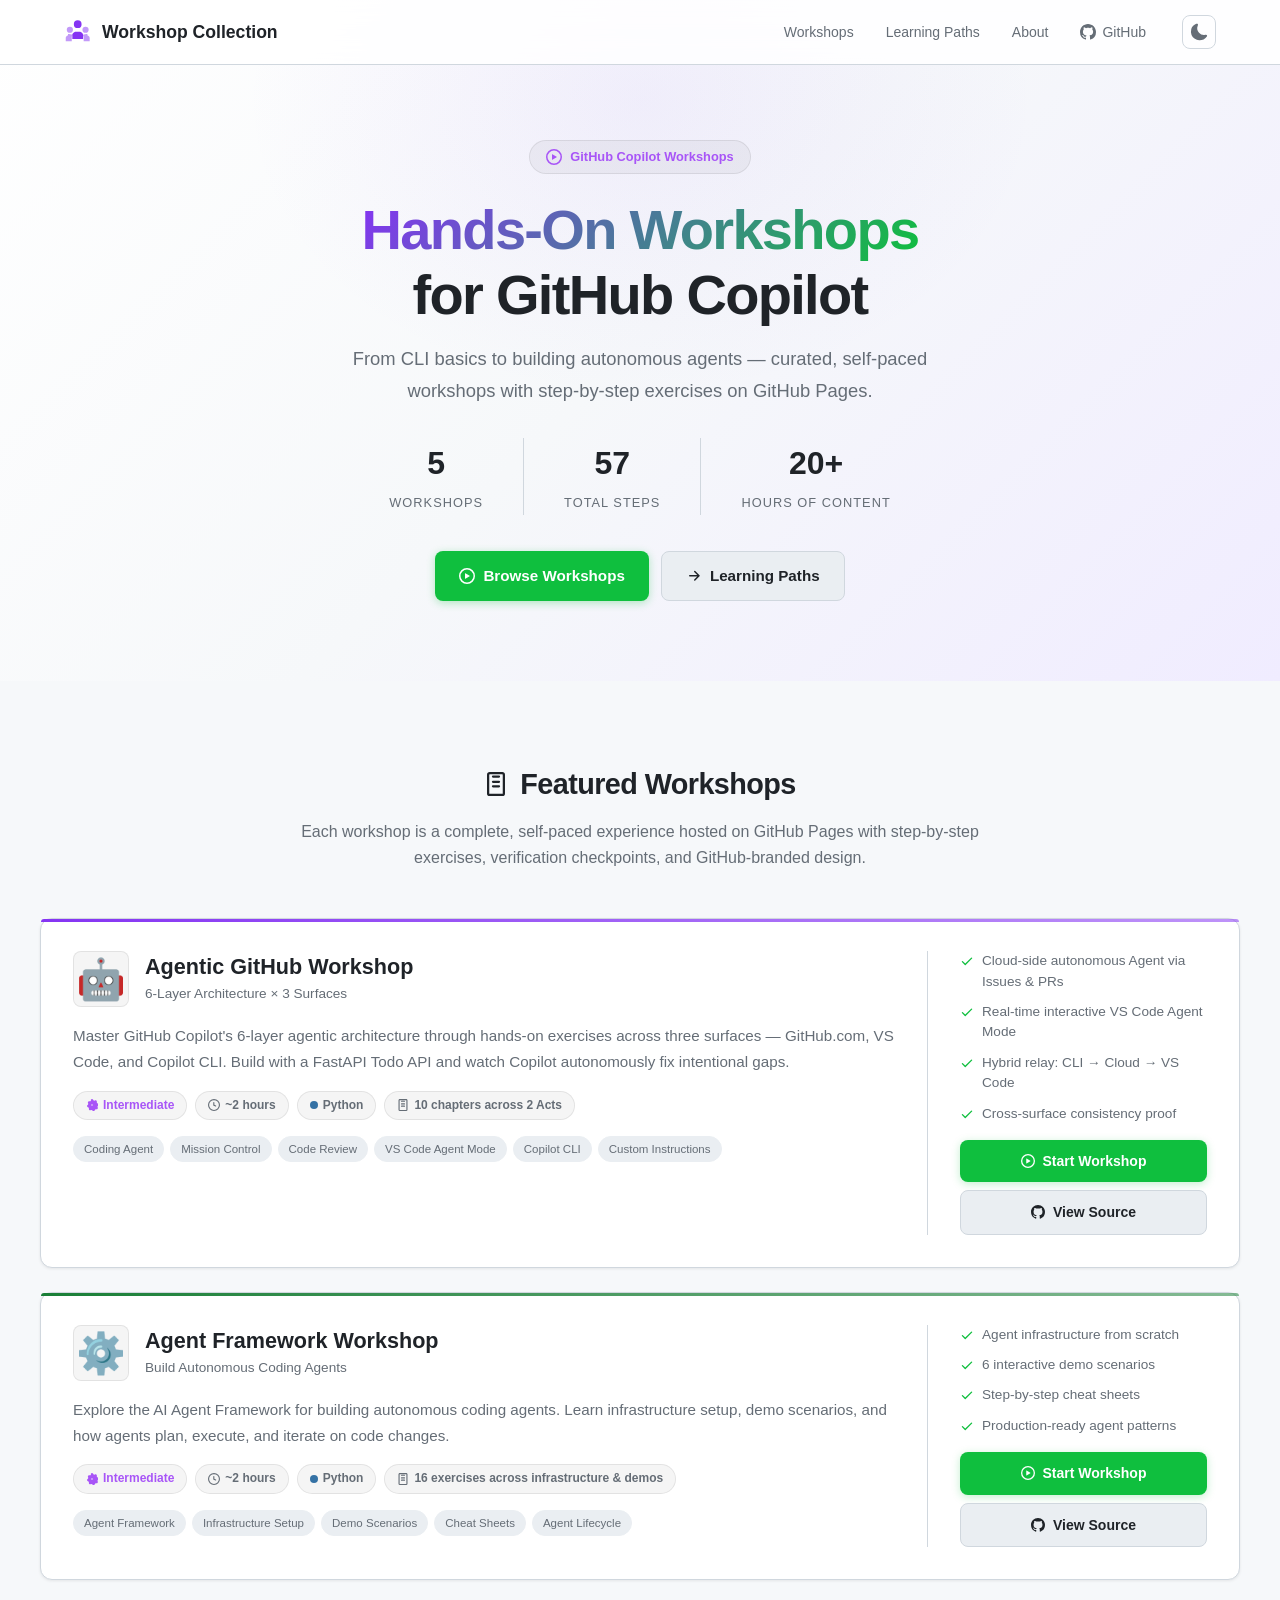
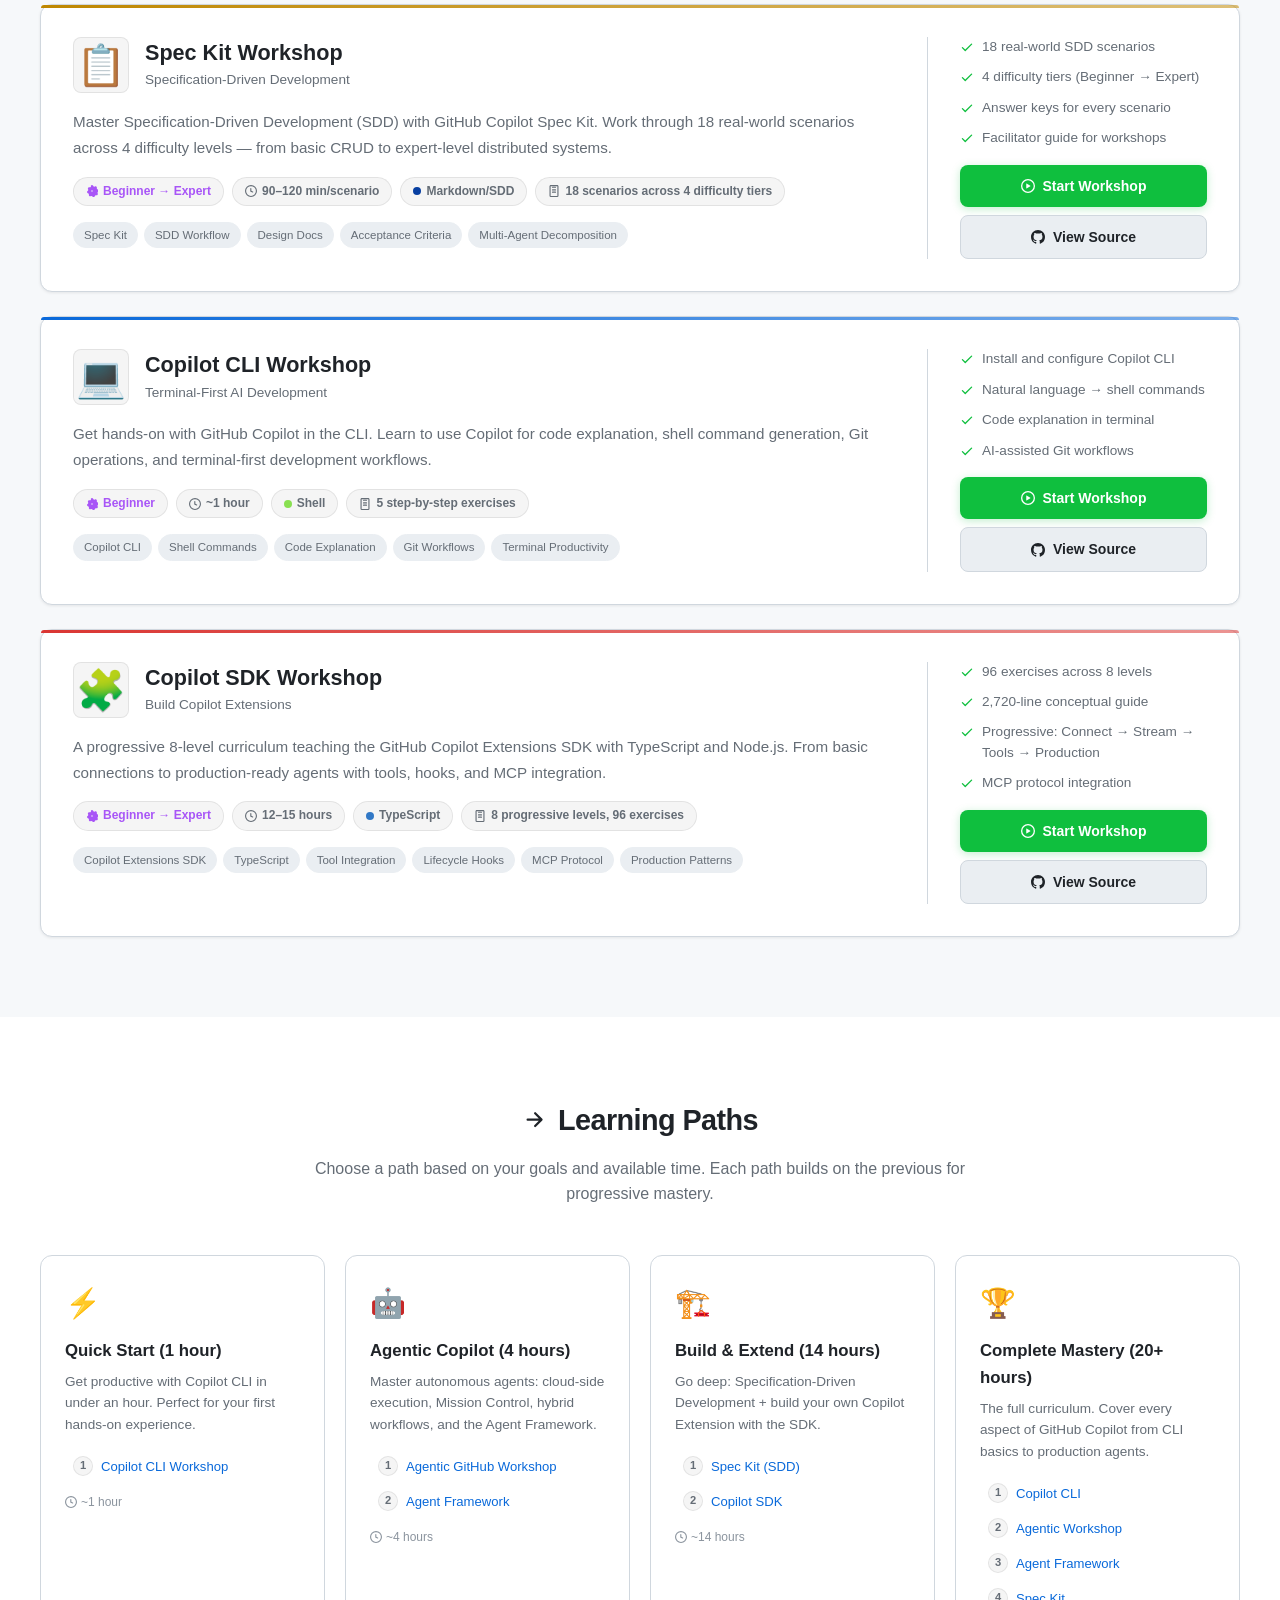
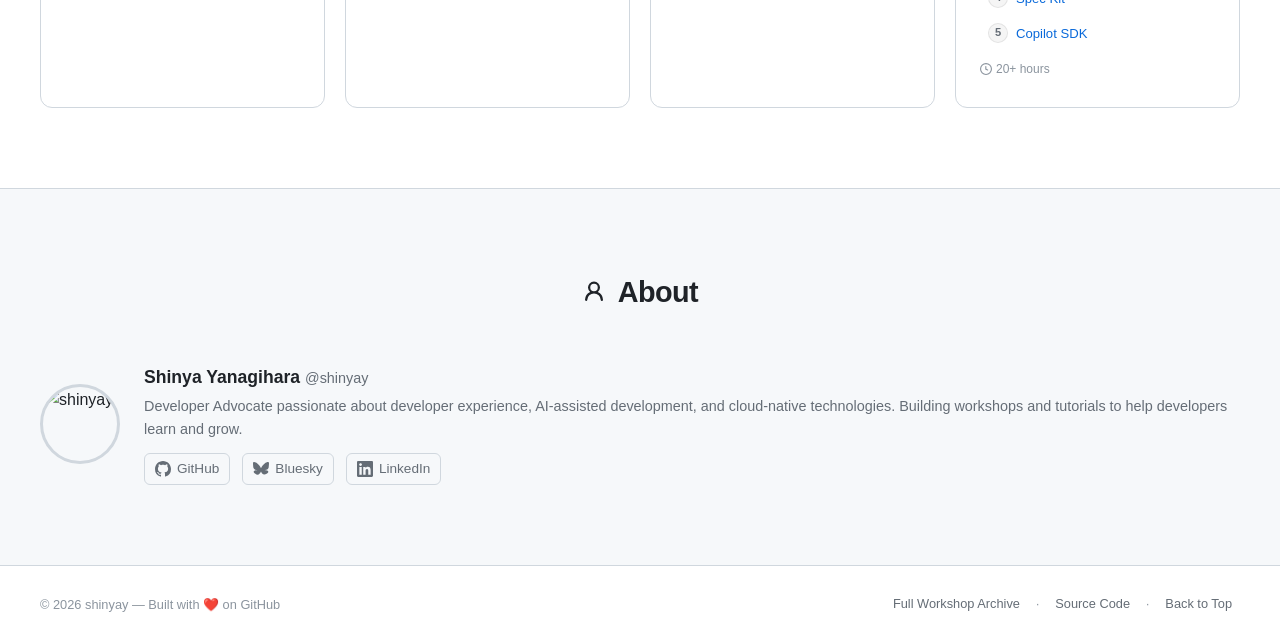
==== commit e95d73d4: "Split hub into public showcase + admin archive New public hub (index.html): - Premium showcase featu" ====
--- a/index.html
+++ b/index.html
@@ -3,15 +3,14 @@
 <head>
   <meta charset="UTF-8">
   <meta name="viewport" content="width=device-width, initial-scale=1.0">
-  <title>Shinyay Workshop Hub — Curated Workshops & Tutorials</title>
-  <meta name="description" content="A curated collection of 60+ workshops and tutorials by shinyay — covering GitHub Copilot, AI/ML, Legacy Modernization, Cloud, Spring, and more.">
-  <meta property="og:title" content="Shinyay Workshop Hub">
-  <meta property="og:description" content="Curated workshops & tutorials by shinyay — GitHub Copilot, AI, Legacy Modernization, and more.">
+  <title>GitHub Copilot Workshop Collection — by shinyay</title>
+  <meta name="description" content="Curated hands-on workshops for GitHub Copilot — from CLI basics to building autonomous agents and Copilot Extensions.">
+  <meta property="og:title" content="GitHub Copilot Workshop Collection">
+  <meta property="og:description" content="Hands-on workshops for GitHub Copilot — CLI, Agentic Architecture, Agent Framework, Spec Kit, and SDK.">
   <meta property="og:type" content="website">
   <meta property="og:url" content="https://shinyay.github.io/awesome-shinyay-workshop/">
   <link rel="icon" href="assets/favicon.svg" type="image/svg+xml">
-  <link href="https://cdn.jsdelivr.net/npm/@primer/css@22.1.0/dist/primer.min.css" rel="stylesheet">
-  <link rel="stylesheet" href="css/style.css">
+  <link rel="stylesheet" href="css/public.css">
 </head>
 <body>
 
@@ -19,17 +18,19 @@
   <header class="site-header" id="site-header">
     <nav class="nav-container">
       <a href="#" class="nav-logo" aria-label="Home">
-        <svg class="nav-logo-icon" viewBox="0 0 24 24" width="32" height="32" fill="currentColor">
-          <path d="M2 4a2 2 0 0 1 2-2h6a2 2 0 0 1 2 2v6a2 2 0 0 1-2 2H4a2 2 0 0 1-2-2V4zm2 0v6h6V4H4zm10-2a2 2 0 0 0-2 2v6a2 2 0 0 0 2 2h6a2 2 0 0 0 2-2V4a2 2 0 0 0-2-2h-6zm0 2h6v6h-6V4zM2 14a2 2 0 0 1 2-2h6a2 2 0 0 1 2 2v6a2 2 0 0 1-2 2H4a2 2 0 0 1-2-2v-6zm2 0v6h6v-6H4zm10-2a2 2 0 0 0-2 2v6a2 2 0 0 0 2 2h6a2 2 0 0 0 2-2v-6a2 2 0 0 0-2-2h-6zm0 2h6v6h-6v-6z"/>
+        <svg class="nav-logo-icon" viewBox="0 0 24 24" width="28" height="28" fill="currentColor">
+          <path d="M9.585 11.692h4.328s2.432.942 2.432 2.568V18H7.153v-3.74s0-1.626 2.432-2.568zM11.749 2.008a3.32 3.32 0 1 0 0 6.64 3.32 3.32 0 0 0 0-6.64z"/>
+          <path opacity="0.5" d="M5.033 7.397a2.643 2.643 0 1 0 0 5.287 2.643 2.643 0 0 0 0-5.287zM18.467 7.397a2.643 2.643 0 1 0 0 5.287 2.643 2.643 0 0 0 0-5.287z"/>
+          <path opacity="0.5" d="M3.438 14.737C1.619 15.48 1.5 16.9 1.5 16.9V20h5.153v-3.583c0-.607.26-1.357.808-1.981a5.208 5.208 0 0 0-.885-.388 7.413 7.413 0 0 0-3.138-.31zM20.062 14.737c1.82.743 1.938 2.163 1.938 2.163V20h-5.153v-3.583c0-.607-.26-1.357-.808-1.981.275-.164.568-.293.885-.388a7.413 7.413 0 0 1 3.138-.31z"/>
         </svg>
-        <span class="nav-title">Workshop Hub</span>
+        <span class="nav-title">Workshop Collection</span>
       </a>
       <div class="nav-links">
         <a href="#workshops" class="nav-link">Workshops</a>
-        <a href="#tech-breakdown" class="nav-link">Technologies</a>
+        <a href="#paths" class="nav-link">Learning Paths</a>
         <a href="#about" class="nav-link">About</a>
         <a href="https://github.com/shinyay" class="nav-link nav-link-external" target="_blank" rel="noopener">
-          <svg viewBox="0 0 16 16" width="16" height="16" fill="currentColor"><path d="M8 0c4.42 0 8 3.58 8 8a8.013 8.013 0 0 1-5.45 7.59c-.4.08-.55-.17-.55-.38 0-.27.01-1.13.01-2.2 0-.75-.25-1.23-.54-1.48 1.78-.2 3.65-.88 3.65-3.95 0-.88-.31-1.59-.82-2.15.08-.2.36-1.02-.08-2.12 0 0-.67-.22-2.2.82-.64-.18-1.32-.27-2-.27-.68 0-1.36.09-2 .27-1.53-1.03-2.2-.82-2.2-.82-.44 1.1-.16 1.92-.08 2.12-.51.56-.82 1.28-.82 2.15 0 3.06 1.86 3.75 3.64 3.95-.23.2-.44.55-.51 1.07-.46.21-1.61.55-2.33-.66-.15-.24-.6-.83-1.23-.82-.67.01-.27.38.01.53.34.19.73.9.82 1.13.16.45.68 1.31 2.69.94 0 .67.01 1.3.01 1.49 0 .21-.15.45-.55.38A7.995 7.995 0 0 1 0 8c0-4.42 3.58-8 8-8Z"></path></svg>
+          <svg viewBox="0 0 16 16" width="16" height="16" fill="currentColor"><path d="M8 0c4.42 0 8 3.58 8 8a8.013 8.013 0 0 1-5.45 7.59c-.4.08-.55-.17-.55-.38 0-.27.01-1.13.01-2.2 0-.75-.25-1.23-.54-1.48 1.78-.2 3.65-.88 3.65-3.95 0-.88-.31-1.59-.82-2.15.08-.2.36-1.02-.08-2.12 0 0-.67-.22-2.2.82-.64-.18-1.32-.27-2-.27-.68 0-1.36.09-2 .27-1.53-1.03-2.2-.82-2.2-.82-.44 1.1-.16 1.92-.08 2.12-.51.56-.82 1.28-.82 2.15 0 3.06 1.86 3.75 3.64 3.95-.23.2-.44.55-.51 1.07-.46.21-1.61.55-2.33-.66-.15-.24-.6-.83-1.23-.82-.67.01-.27.38.01.53.34.19.73.9.82 1.13.16.45.68 1.31 2.69.94 0 .67.01 1.3.01 1.49 0 .21-.15.45-.55.38A7.995 7.995 0 0 1 0 8c0-4.42 3.58-8 8-8Z"/></svg>
           GitHub
         </a>
       </div>
@@ -47,133 +48,74 @@
   <section class="hero" id="hero">
     <div class="hero-bg-glow"></div>
     <div class="hero-content">
-      <img
-        src="https://github.com/shinyay.png"
-        alt="shinyay avatar"
-        class="hero-avatar"
-        width="120"
-        height="120"
-        loading="eager"
-      >
+      <div class="hero-badge">
+        <svg viewBox="0 0 16 16" width="16" height="16" fill="currentColor"><path d="M8 0a8 8 0 1 1 0 16A8 8 0 0 1 8 0ZM1.5 8a6.5 6.5 0 1 0 13 0 6.5 6.5 0 0 0-13 0Zm4.879-2.773 4.264 2.559a.25.25 0 0 1 0 .428l-4.264 2.559A.25.25 0 0 1 6 10.559V5.442a.25.25 0 0 1 .379-.215Z"/></svg>
+        GitHub Copilot Workshops
+      </div>
       <h1 class="hero-title">
-        <span class="hero-title-line1">Shinyay</span>
-        <span class="hero-title-line2">Workshop Hub</span>
+        <span class="hero-title-gradient">Hands-On Workshops</span><br>
+        for GitHub Copilot
       </h1>
-      <p class="hero-tagline">Curated collection of workshops, tutorials & hands-on labs<br>covering GitHub Copilot, AI, Cloud, and modern development.</p>
+      <p class="hero-tagline">
+        From CLI basics to building autonomous agents — curated, self-paced workshops
+        with step-by-step exercises on GitHub Pages.
+      </p>
       <div class="hero-stats" id="hero-stats">
         <div class="hero-stat">
-          <span class="hero-stat-number" data-target="0" id="stat-workshops">0</span>
+          <span class="hero-stat-number" id="stat-workshops">0</span>
           <span class="hero-stat-label">Workshops</span>
         </div>
         <div class="hero-stat-divider"></div>
         <div class="hero-stat">
-          <span class="hero-stat-number" data-target="7" id="stat-categories">0</span>
-          <span class="hero-stat-label">Categories</span>
+          <span class="hero-stat-number" id="stat-steps">0</span>
+          <span class="hero-stat-label">Total Steps</span>
         </div>
         <div class="hero-stat-divider"></div>
         <div class="hero-stat">
-          <span class="hero-stat-number" data-target="0" id="stat-languages">0</span>
-          <span class="hero-stat-label">Languages</span>
+          <span class="hero-stat-number" id="stat-hours">0</span>
+          <span class="hero-stat-label">Hours of Content</span>
         </div>
       </div>
       <div class="hero-actions">
         <a href="#workshops" class="btn-primary">
-          <svg viewBox="0 0 16 16" width="16" height="16" fill="currentColor"><path d="M8 2a.75.75 0 0 1 .75.75v4.5h4.5a.75.75 0 0 1 0 1.5h-4.5v4.5a.75.75 0 0 1-1.5 0v-4.5h-4.5a.75.75 0 0 1 0-1.5h4.5v-4.5A.75.75 0 0 1 8 2Z"/></svg>
+          <svg viewBox="0 0 16 16" width="16" height="16" fill="currentColor"><path d="M8 0a8 8 0 1 1 0 16A8 8 0 0 1 8 0ZM1.5 8a6.5 6.5 0 1 0 13 0 6.5 6.5 0 0 0-13 0Zm4.879-2.773 4.264 2.559a.25.25 0 0 1 0 .428l-4.264 2.559A.25.25 0 0 1 6 10.559V5.442a.25.25 0 0 1 .379-.215Z"/></svg>
           Browse Workshops
         </a>
-        <a href="https://github.com/shinyay" target="_blank" rel="noopener" class="btn-secondary">
-          <svg viewBox="0 0 16 16" width="16" height="16" fill="currentColor"><path d="M8 0c4.42 0 8 3.58 8 8a8.013 8.013 0 0 1-5.45 7.59c-.4.08-.55-.17-.55-.38 0-.27.01-1.13.01-2.2 0-.75-.25-1.23-.54-1.48 1.78-.2 3.65-.88 3.65-3.95 0-.88-.31-1.59-.82-2.15.08-.2.36-1.02-.08-2.12 0 0-.67-.22-2.2.82-.64-.18-1.32-.27-2-.27-.68 0-1.36.09-2 .27-1.53-1.03-2.2-.82-2.2-.82-.44 1.1-.16 1.92-.08 2.12-.51.56-.82 1.28-.82 2.15 0 3.06 1.86 3.75 3.64 3.95-.23.2-.44.55-.51 1.07-.46.21-1.61.55-2.33-.66-.15-.24-.6-.83-1.23-.82-.67.01-.27.38.01.53.34.19.73.9.82 1.13.16.45.68 1.31 2.69.94 0 .67.01 1.3.01 1.49 0 .21-.15.45-.55.38A7.995 7.995 0 0 1 0 8c0-4.42 3.58-8 8-8Z"/></svg>
-          GitHub Profile
+        <a href="#paths" class="btn-secondary">
+          <svg viewBox="0 0 16 16" width="16" height="16" fill="currentColor"><path d="M8.22 2.97a.75.75 0 0 1 1.06 0l4.25 4.25a.75.75 0 0 1 0 1.06l-4.25 4.25a.751.751 0 0 1-1.042-.018.751.751 0 0 1-.018-1.042l2.97-2.97H3.75a.75.75 0 0 1 0-1.5h7.44L8.22 4.03a.75.75 0 0 1 0-1.06Z"/></svg>
+          Learning Paths
         </a>
       </div>
     </div>
   </section>
 
-  <!-- Search & Filters -->
-  <section class="filters-section" id="workshops">
-    <div class="filters-container">
-      <div class="search-wrapper">
-        <svg class="search-icon" viewBox="0 0 16 16" width="16" height="16" fill="currentColor"><path d="M10.68 11.74a6 6 0 0 1-7.922-8.982 6 6 0 0 1 8.982 7.922l3.04 3.04a.749.749 0 0 1-.326 1.275.749.749 0 0 1-.734-.215ZM11.5 7a4.499 4.499 0 1 0-8.997 0A4.499 4.499 0 0 0 11.5 7Z"/></svg>
-        <input
-          type="text"
-          id="search-input"
-          class="search-input"
-          placeholder="Search workshops by name, technology, topic..."
-          autocomplete="off"
-        >
-        <span class="search-count" id="search-count"></span>
+  <!-- Workshop Showcase -->
+  <section class="showcase-section" id="workshops">
+    <div class="showcase-container">
+      <div class="section-header">
+        <h2 class="section-title">
+          <svg viewBox="0 0 16 16" width="24" height="24" fill="currentColor"><path d="M2 1.75C2 .784 2.784 0 3.75 0h8.5C13.216 0 14 .784 14 1.75v12.5A1.75 1.75 0 0 1 12.25 16h-8.5A1.75 1.75 0 0 1 2 14.25Zm1.75-.25a.25.25 0 0 0-.25.25v12.5c0 .138.112.25.25.25h8.5a.25.25 0 0 0 .25-.25V1.75a.25.25 0 0 0-.25-.25Zm1.5 1.5a.75.75 0 0 1 .75-.75h4a.75.75 0 0 1 0 1.5H6a.75.75 0 0 1-.75-.75ZM5.25 6.5a.75.75 0 0 1 .75-.75h4a.75.75 0 0 1 0 1.5H6a.75.75 0 0 1-.75-.75ZM5.25 9.5a.75.75 0 0 1 .75-.75h4a.75.75 0 0 1 0 1.5H6a.75.75 0 0 1-.75-.75Z"/></svg>
+          Featured Workshops
+        </h2>
+        <p class="section-subtitle">Each workshop is a complete, self-paced experience hosted on GitHub Pages with step-by-step exercises, verification checkpoints, and GitHub-branded design.</p>
       </div>
-      <div class="filter-controls">
-        <div class="category-pills" id="category-pills">
-          <button class="pill active" data-category="all">
-            <svg viewBox="0 0 16 16" width="14" height="14" fill="currentColor"><path d="M2 4a2 2 0 0 1 2-2h2a2 2 0 0 1 2 2v2a2 2 0 0 1-2 2H4a2 2 0 0 1-2-2V4zm2 0v2h2V4H4zm6-2a2 2 0 0 0-2 2v2a2 2 0 0 0 2 2h2a2 2 0 0 0 2-2V4a2 2 0 0 0-2-2h-2zm0 2h2v2h-2V4zM2 10a2 2 0 0 1 2-2h2a2 2 0 0 1 2 2v2a2 2 0 0 1-2 2H4a2 2 0 0 1-2-2v-2zm2 0v2h2v-2H4zm6-2a2 2 0 0 0-2 2v2a2 2 0 0 0 2 2h2a2 2 0 0 0 2-2v-2a2 2 0 0 0-2-2h-2zm0 2h2v2h-2v-2z"/></svg>
-            All
-          </button>
-          <button class="pill" data-category="copilot-ai">
-            <span class="pill-dot" style="background:#8534F3"></span>
-            GitHub Copilot & AI
-          </button>
-          <button class="pill" data-category="legacy-modernization">
-            <span class="pill-dot" style="background:#da3633"></span>
-            Legacy Modernization
-          </button>
-          <button class="pill" data-category="github-platform">
-            <span class="pill-dot" style="background:#0969da"></span>
-            GitHub Platform
-          </button>
-          <button class="pill" data-category="ai-ml">
-            <span class="pill-dot" style="background:#1a7f37"></span>
-            AI & ML
-          </button>
-          <button class="pill" data-category="cloud-infra">
-            <span class="pill-dot" style="background:#bf8700"></span>
-            Cloud & Infra
-          </button>
-          <button class="pill" data-category="spring-java">
-            <span class="pill-dot" style="background:#0FBF3E"></span>
-            Spring / Java
-          </button>
-          <button class="pill" data-category="devops-containers">
-            <span class="pill-dot" style="background:#8a6534"></span>
-            DevOps & Containers
-          </button>
-        </div>
-        <div class="sort-controls">
-          <label for="sort-select" class="sort-label">Sort by</label>
-          <select id="sort-select" class="sort-select">
-            <option value="date-desc">Newest first</option>
-            <option value="date-asc">Oldest first</option>
-            <option value="stars-desc">Most stars</option>
-            <option value="name-asc">Name A→Z</option>
-            <option value="name-desc">Name Z→A</option>
-          </select>
-        </div>
+      <div class="showcase-grid" id="showcase-grid">
+        <!-- Rendered by JavaScript -->
       </div>
     </div>
   </section>
 
-  <!-- Workshop Grid -->
-  <section class="workshops-grid-section">
-    <div class="workshops-container">
-      <div class="workshops-grid" id="workshops-grid">
-        <!-- Cards rendered by JavaScript -->
+  <!-- Learning Paths -->
+  <section class="paths-section" id="paths">
+    <div class="paths-container">
+      <div class="section-header">
+        <h2 class="section-title">
+          <svg viewBox="0 0 16 16" width="24" height="24" fill="currentColor"><path d="M8.22 2.97a.75.75 0 0 1 1.06 0l4.25 4.25a.75.75 0 0 1 0 1.06l-4.25 4.25a.751.751 0 0 1-1.042-.018.751.751 0 0 1-.018-1.042l2.97-2.97H3.75a.75.75 0 0 1 0-1.5h7.44L8.22 4.03a.75.75 0 0 1 0-1.06Z"/></svg>
+          Learning Paths
+        </h2>
+        <p class="section-subtitle">Choose a path based on your goals and available time. Each path builds on the previous for progressive mastery.</p>
       </div>
-      <div class="empty-state" id="empty-state" hidden>
-        <svg viewBox="0 0 24 24" width="48" height="48" fill="currentColor" opacity="0.4"><path d="M10.68 11.74a6 6 0 0 1-7.922-8.982 6 6 0 0 1 8.982 7.922l3.04 3.04a.749.749 0 0 1-.326 1.275.749.749 0 0 1-.734-.215ZM11.5 7a4.499 4.499 0 1 0-8.997 0A4.499 4.499 0 0 0 11.5 7Z"/></svg>
-        <h3 class="empty-state-title">No workshops found</h3>
-        <p class="empty-state-text">Try adjusting your search or filter criteria.</p>
-      </div>
-    </div>
-  </section>
-
-  <!-- Technology Breakdown -->
-  <section class="tech-section" id="tech-breakdown">
-    <div class="tech-container">
-      <h2 class="section-title">
-        <svg viewBox="0 0 16 16" width="24" height="24" fill="currentColor"><path d="M1.5 1.75V13.5h13.75a.75.75 0 0 1 0 1.5H.75a.75.75 0 0 1-.75-.75V1.75a.75.75 0 0 1 1.5 0Zm14.28 2.53-5.25 5.25a.75.75 0 0 1-1.06 0L7 7.06 4.28 9.78a.751.751 0 0 1-1.042-.018.751.751 0 0 1-.018-1.042l3.25-3.25a.75.75 0 0 1 1.06 0L10 7.94l4.72-4.72a.751.751 0 0 1 1.042.018.751.751 0 0 1 .018 1.042Z"/></svg>
-        Technology Breakdown
-      </h2>
-      <div class="tech-bars" id="tech-bars">
+      <div class="paths-grid" id="paths-grid">
         <!-- Rendered by JavaScript -->
       </div>
     </div>
@@ -182,19 +124,14 @@
   <!-- About Section -->
   <section class="about-section" id="about">
     <div class="about-container">
-      <h2 class="section-title">
-        <svg viewBox="0 0 16 16" width="24" height="24" fill="currentColor"><path d="M10.561 8.073a6.005 6.005 0 0 1 3.432 5.142.75.75 0 1 1-1.498.07 4.5 4.5 0 0 0-8.99 0 .75.75 0 0 1-1.498-.07 6.004 6.004 0 0 1 3.431-5.142 3.999 3.999 0 1 1 5.123 0ZM10.5 5a2.5 2.5 0 1 0-5 0 2.5 2.5 0 0 0 5 0Z"/></svg>
-        About
-      </h2>
+      <div class="section-header">
+        <h2 class="section-title">
+          <svg viewBox="0 0 16 16" width="24" height="24" fill="currentColor"><path d="M10.561 8.073a6.005 6.005 0 0 1 3.432 5.142.75.75 0 1 1-1.498.07 4.5 4.5 0 0 0-8.99 0 .75.75 0 0 1-1.498-.07 6.004 6.004 0 0 1 3.431-5.142 3.999 3.999 0 1 1 5.123 0ZM10.5 5a2.5 2.5 0 1 0-5 0 2.5 2.5 0 0 0 5 0Z"/></svg>
+          About
+        </h2>
+      </div>
       <div class="about-content">
-        <img
-          src="https://github.com/shinyay.png"
-          alt="shinyay"
-          class="about-avatar"
-          width="80"
-          height="80"
-          loading="lazy"
-        >
+        <img src="https://github.com/shinyay.png" alt="shinyay" class="about-avatar" width="80" height="80" loading="lazy">
         <div class="about-text">
           <h3 class="about-name">Shinya Yanagihara <span class="about-handle">@shinyay</span></h3>
           <p class="about-bio">Developer Advocate passionate about developer experience, AI-assisted development, and cloud-native technologies. Building workshops and tutorials to help developers learn and grow.</p>
@@ -211,10 +148,6 @@
               <svg viewBox="0 0 24 24" width="16" height="16" fill="currentColor"><path d="M20.447 20.452h-3.554v-5.569c0-1.328-.027-3.037-1.852-3.037-1.853 0-2.136 1.445-2.136 2.939v5.667H9.351V9h3.414v1.561h.046c.477-.9 1.637-1.85 3.37-1.85 3.601 0 4.267 2.37 4.267 5.455v6.286zM5.337 7.433c-1.144 0-2.063-.926-2.063-2.065 0-1.138.92-2.063 2.063-2.063 1.14 0 2.064.925 2.064 2.063 0 1.139-.925 2.065-2.064 2.065zm1.782 13.019H3.555V9h3.564v11.452zM22.225 0H1.771C.792 0 0 .774 0 1.729v20.542C0 23.227.792 24 1.771 24h20.451C23.2 24 24 23.227 24 22.271V1.729C24 .774 23.2 0 22.222 0h.003z"/></svg>
               LinkedIn
             </a>
-            <a href="https://mastodon.social/@yanashin" target="_blank" rel="noopener" class="about-link">
-              <svg viewBox="0 0 24 24" width="16" height="16" fill="currentColor"><path d="M23.268 5.313c-.35-2.578-2.617-4.61-5.304-5.004C17.51.242 15.792 0 11.813 0h-.03c-3.98 0-4.835.242-5.288.309C3.882.692 1.496 2.518.917 5.127.64 6.412.61 7.837.661 9.143c.074 1.874.088 3.745.26 5.611.118 1.24.325 2.47.62 3.68.55 2.237 2.777 4.098 4.96 4.857 2.336.792 4.849.923 7.256.38.265-.061.527-.132.786-.213.585-.184 1.27-.39 1.774-.753a.057.057 0 0 0 .023-.043v-1.809a.052.052 0 0 0-.02-.041.053.053 0 0 0-.046-.01 20.282 20.282 0 0 1-4.709.547c-2.73 0-3.463-1.284-3.674-1.818a5.593 5.593 0 0 1-.319-1.433.053.053 0 0 1 .066-.054 19.648 19.648 0 0 0 4.636.536c.562 0 1.124-.015 1.677-.056 1.935-.138 4-.438 4.867-1.508-.003-.006-.005-.012-.006-.019 1.033-1.413 1.395-3.293 1.55-4.887.014-.138.023-.274.028-.408.107-2.75.096-5.493-.067-8.236z"/></svg>
-              Mastodon
-            </a>
           </div>
         </div>
       </div>
@@ -228,6 +161,8 @@
         <span class="footer-text">© 2026 shinyay — Built with ❤️ on GitHub</span>
       </div>
       <div class="footer-right">
+        <a href="admin.html" class="footer-link">Full Workshop Archive</a>
+        <span class="footer-divider">·</span>
         <a href="https://github.com/shinyay/awesome-shinyay-workshop" target="_blank" rel="noopener" class="footer-link">Source Code</a>
         <span class="footer-divider">·</span>
         <a href="#hero" class="footer-link">Back to Top</a>
@@ -240,6 +175,6 @@
     <svg viewBox="0 0 16 16" width="16" height="16" fill="currentColor"><path d="M3.22 9.78a.749.749 0 0 1 0-1.06l4.25-4.25a.749.749 0 0 1 1.06 0l4.25 4.25a.749.749 0 1 1-1.06 1.06L8 6.06 4.28 9.78a.749.749 0 0 1-1.06 0Z"/></svg>
   </button>
 
-  <script src="js/app.js"></script>
+  <script src="js/public.js"></script>
 </body>
 </html>
--- a/css/public.css
+++ b/css/public.css
@@ -0,0 +1,487 @@
+/* ============================================
+   Public Workshop Hub — Showcase Styles
+   GitHub-branded, dark/light theme
+   ============================================ */
+
+/* --- Theme Variables --- */
+:root {
+  --color-primary: #0FBF3E;
+  --color-primary-dark: #08872B;
+  --color-copilot: #8534F3;
+  --color-copilot-light: #a855f7;
+  --font-sans: -apple-system, BlinkMacSystemFont, 'Segoe UI', 'Noto Sans', Helvetica, Arial, sans-serif;
+  --font-mono: ui-monospace, SFMono-Regular, 'SF Mono', Menlo, Consolas, 'Liberation Mono', monospace;
+  --transition-fast: 150ms cubic-bezier(0.4, 0, 0.2, 1);
+  --transition-medium: 300ms cubic-bezier(0.4, 0, 0.2, 1);
+  --border-radius: 12px;
+  --border-radius-sm: 8px;
+  --border-radius-pill: 100px;
+  --shadow-sm: 0 1px 2px rgba(0,0,0,0.05);
+  --shadow-md: 0 4px 12px rgba(0,0,0,0.1);
+  --shadow-lg: 0 8px 30px rgba(0,0,0,0.12);
+  --max-width: 1200px;
+}
+
+[data-theme="dark"] {
+  --bg-primary: #0d1117;
+  --bg-secondary: #161b22;
+  --bg-tertiary: #21262d;
+  --bg-card: #161b22;
+  --bg-card-hover: #1c2129;
+  --border-color: #30363d;
+  --border-color-light: #21262d;
+  --text-primary: #e6edf3;
+  --text-secondary: #8b949e;
+  --text-tertiary: #6e7681;
+  --text-link: #58a6ff;
+  --glow-color: rgba(139,92,246,0.15);
+  --badge-bg: rgba(255,255,255,0.08);
+  --badge-border: rgba(255,255,255,0.1);
+  --hero-gradient: linear-gradient(135deg, #0d1117 0%, #161b22 50%, #1a1040 100%);
+  --card-shadow: 0 2px 8px rgba(0,0,0,0.3);
+  --card-shadow-hover: 0 8px 30px rgba(0,0,0,0.4);
+}
+
+[data-theme="light"] {
+  --bg-primary: #ffffff;
+  --bg-secondary: #f6f8fa;
+  --bg-tertiary: #eaeef2;
+  --bg-card: #ffffff;
+  --bg-card-hover: #f6f8fa;
+  --border-color: #d0d7de;
+  --border-color-light: #eaeef2;
+  --text-primary: #1f2328;
+  --text-secondary: #656d76;
+  --text-tertiary: #8b949e;
+  --text-link: #0969da;
+  --glow-color: rgba(139,92,246,0.08);
+  --badge-bg: rgba(0,0,0,0.04);
+  --badge-border: rgba(0,0,0,0.08);
+  --hero-gradient: linear-gradient(135deg, #ffffff 0%, #f6f8fa 50%, #f0ecff 100%);
+  --card-shadow: 0 1px 3px rgba(0,0,0,0.08);
+  --card-shadow-hover: 0 8px 24px rgba(0,0,0,0.12);
+}
+
+/* --- Reset & Base --- */
+*, *::before, *::after { box-sizing: border-box; margin: 0; padding: 0; }
+html { scroll-behavior: smooth; scroll-padding-top: 80px; }
+body {
+  font-family: var(--font-sans);
+  background: var(--bg-primary);
+  color: var(--text-primary);
+  line-height: 1.6;
+  -webkit-font-smoothing: antialiased;
+  transition: background var(--transition-medium), color var(--transition-medium);
+}
+
+a { color: var(--text-link); text-decoration: none; transition: color var(--transition-fast); }
+a:hover { text-decoration: underline; }
+
+/* --- Navigation --- */
+.site-header {
+  position: fixed; top: 0; left: 0; right: 0; z-index: 100;
+  background: var(--bg-primary);
+  border-bottom: 1px solid var(--border-color);
+  backdrop-filter: blur(12px);
+  background: rgba(13,17,23,0.8);
+}
+[data-theme="light"] .site-header {
+  background: rgba(255,255,255,0.85);
+}
+.nav-container {
+  max-width: var(--max-width);
+  margin: 0 auto;
+  padding: 0 24px;
+  height: 64px;
+  display: flex;
+  align-items: center;
+  gap: 24px;
+}
+.nav-logo {
+  display: flex; align-items: center; gap: 10px;
+  color: var(--text-primary); text-decoration: none; font-weight: 700; font-size: 1.1rem;
+}
+.nav-logo:hover { text-decoration: none; }
+.nav-logo-icon { color: var(--color-copilot); }
+.nav-links { display: flex; align-items: center; gap: 8px; margin-left: auto; }
+.nav-link {
+  color: var(--text-secondary); text-decoration: none; font-size: 0.875rem; font-weight: 500;
+  padding: 6px 12px; border-radius: var(--border-radius-sm);
+  transition: color var(--transition-fast), background var(--transition-fast);
+}
+.nav-link:hover { color: var(--text-primary); background: var(--bg-tertiary); text-decoration: none; }
+.nav-link-external { display: flex; align-items: center; gap: 6px; }
+
+.theme-toggle {
+  background: none; border: 1px solid var(--border-color); border-radius: var(--border-radius-sm);
+  cursor: pointer; padding: 6px; display: flex; align-items: center; color: var(--text-secondary);
+  transition: color var(--transition-fast), border-color var(--transition-fast);
+}
+.theme-toggle:hover { color: var(--text-primary); border-color: var(--text-secondary); }
+[data-theme="dark"] .theme-icon-light { display: none; }
+[data-theme="light"] .theme-icon-dark { display: none; }
+
+/* Hamburger (mobile) */
+.nav-hamburger {
+  display: none; background: none; border: none; cursor: pointer; padding: 4px;
+  flex-direction: column; gap: 5px;
+}
+.nav-hamburger span {
+  display: block; width: 22px; height: 2px; background: var(--text-secondary);
+  border-radius: 2px; transition: transform var(--transition-fast), opacity var(--transition-fast);
+}
+.nav-hamburger.active span:nth-child(1) { transform: translateY(7px) rotate(45deg); }
+.nav-hamburger.active span:nth-child(2) { opacity: 0; }
+.nav-hamburger.active span:nth-child(3) { transform: translateY(-7px) rotate(-45deg); }
+
+/* --- Hero Section --- */
+.hero {
+  position: relative;
+  padding: 140px 24px 80px;
+  text-align: center;
+  background: var(--hero-gradient);
+  overflow: hidden;
+}
+.hero-bg-glow {
+  position: absolute; top: -200px; left: 50%; transform: translateX(-50%);
+  width: 800px; height: 600px;
+  background: radial-gradient(ellipse, var(--glow-color) 0%, transparent 70%);
+  pointer-events: none;
+}
+.hero-content { position: relative; z-index: 1; max-width: 800px; margin: 0 auto; }
+.hero-badge {
+  display: inline-flex; align-items: center; gap: 8px;
+  padding: 6px 16px; border-radius: var(--border-radius-pill);
+  background: var(--badge-bg); border: 1px solid var(--badge-border);
+  font-size: 0.8rem; font-weight: 600; color: var(--color-copilot-light);
+  margin-bottom: 24px;
+}
+.hero-badge svg { width: 16px; height: 16px; }
+.hero-title {
+  font-size: clamp(2rem, 5vw, 3.5rem);
+  font-weight: 800; line-height: 1.15;
+  letter-spacing: -0.03em;
+  margin-bottom: 16px;
+}
+.hero-title-gradient {
+  background: linear-gradient(135deg, var(--color-copilot) 0%, var(--color-primary) 100%);
+  -webkit-background-clip: text; -webkit-text-fill-color: transparent;
+  background-clip: text;
+}
+.hero-tagline {
+  font-size: 1.15rem; color: var(--text-secondary);
+  max-width: 600px; margin: 0 auto 32px; line-height: 1.7;
+}
+.hero-stats {
+  display: flex; justify-content: center; gap: 40px;
+  margin-bottom: 36px;
+}
+.hero-stat { text-align: center; }
+.hero-stat-number {
+  display: block; font-size: 2rem; font-weight: 800;
+  color: var(--text-primary);
+  font-variant-numeric: tabular-nums;
+}
+.hero-stat-label { font-size: 0.8rem; color: var(--text-secondary); text-transform: uppercase; letter-spacing: 0.08em; }
+.hero-stat-divider { width: 1px; background: var(--border-color); }
+
+.hero-actions { display: flex; justify-content: center; gap: 12px; flex-wrap: wrap; }
+.btn-primary, .btn-secondary {
+  display: inline-flex; align-items: center; gap: 8px;
+  padding: 12px 24px; border-radius: var(--border-radius-sm);
+  font-weight: 600; font-size: 0.95rem; text-decoration: none;
+  transition: all var(--transition-fast);
+}
+.btn-primary {
+  background: var(--color-primary); color: #fff;
+  box-shadow: 0 2px 8px rgba(15,191,62,0.3);
+}
+.btn-primary:hover { background: var(--color-primary-dark); text-decoration: none; transform: translateY(-1px); }
+.btn-secondary {
+  background: var(--bg-tertiary); color: var(--text-primary);
+  border: 1px solid var(--border-color);
+}
+.btn-secondary:hover { background: var(--bg-card-hover); text-decoration: none; border-color: var(--text-secondary); }
+
+/* --- Section Titles --- */
+.section-header {
+  text-align: center;
+  max-width: 700px;
+  margin: 0 auto 48px;
+}
+.section-title {
+  font-size: 1.8rem; font-weight: 800; letter-spacing: -0.02em;
+  margin-bottom: 12px;
+  display: flex; align-items: center; justify-content: center; gap: 12px;
+}
+.section-subtitle {
+  font-size: 1rem; color: var(--text-secondary); line-height: 1.6;
+}
+
+/* --- Workshop Showcase --- */
+.showcase-section {
+  padding: 80px 24px;
+  background: var(--bg-secondary);
+}
+.showcase-container {
+  max-width: var(--max-width);
+  margin: 0 auto;
+}
+.showcase-grid {
+  display: flex;
+  flex-direction: column;
+  gap: 24px;
+}
+
+/* --- Workshop Card (Showcase) --- */
+.workshop-card {
+  background: var(--bg-card);
+  border: 1px solid var(--border-color);
+  border-radius: var(--border-radius);
+  padding: 32px;
+  display: grid;
+  grid-template-columns: 1fr 280px;
+  gap: 32px;
+  box-shadow: var(--card-shadow);
+  transition: box-shadow var(--transition-medium), border-color var(--transition-medium), transform var(--transition-medium);
+  opacity: 0;
+  transform: translateY(20px);
+}
+.workshop-card.visible {
+  opacity: 1;
+  transform: translateY(0);
+  transition: opacity 0.5s ease, transform 0.5s ease, box-shadow var(--transition-medium), border-color var(--transition-medium);
+}
+.workshop-card:hover {
+  box-shadow: var(--card-shadow-hover);
+  border-color: var(--text-tertiary);
+}
+.workshop-card-accent {
+  position: absolute; top: 0; left: 0; right: 0; height: 3px; border-radius: var(--border-radius) var(--border-radius) 0 0;
+}
+
+.card-body { display: flex; flex-direction: column; gap: 16px; }
+.card-icon-title {
+  display: flex; align-items: center; gap: 16px;
+}
+.card-icon {
+  font-size: 2.5rem; line-height: 1;
+  width: 56px; height: 56px;
+  display: flex; align-items: center; justify-content: center;
+  border-radius: var(--border-radius-sm);
+  background: var(--badge-bg); border: 1px solid var(--badge-border);
+  flex-shrink: 0;
+}
+.card-titles { flex: 1; }
+.card-title {
+  font-size: 1.35rem; font-weight: 700; line-height: 1.3;
+  color: var(--text-primary); margin-bottom: 2px;
+}
+.card-subtitle { font-size: 0.85rem; color: var(--text-secondary); font-weight: 500; }
+
+.card-description {
+  font-size: 0.95rem; color: var(--text-secondary); line-height: 1.7;
+}
+
+.card-badges {
+  display: flex; flex-wrap: wrap; gap: 8px;
+}
+.badge {
+  display: inline-flex; align-items: center; gap: 5px;
+  padding: 4px 12px; border-radius: var(--border-radius-pill);
+  font-size: 0.75rem; font-weight: 600;
+  background: var(--badge-bg); border: 1px solid var(--badge-border);
+  color: var(--text-secondary);
+}
+.badge svg { width: 12px; height: 12px; flex-shrink: 0; }
+.badge-difficulty { color: var(--color-copilot-light); }
+.badge-lang .lang-dot {
+  width: 8px; height: 8px; border-radius: 50%; display: inline-block; flex-shrink: 0;
+}
+
+.card-skills {
+  display: flex; flex-wrap: wrap; gap: 6px;
+}
+.skill-tag {
+  padding: 3px 10px; border-radius: var(--border-radius-pill);
+  font-size: 0.72rem; font-weight: 500;
+  background: var(--bg-tertiary); color: var(--text-secondary);
+  border: 1px solid var(--border-color-light);
+}
+
+/* Card Sidebar (right column) */
+.card-sidebar {
+  display: flex; flex-direction: column; gap: 16px;
+  padding-left: 32px;
+  border-left: 1px solid var(--border-color);
+}
+.card-highlights { list-style: none; display: flex; flex-direction: column; gap: 10px; }
+.card-highlights li {
+  display: flex; align-items: flex-start; gap: 8px;
+  font-size: 0.85rem; color: var(--text-secondary); line-height: 1.5;
+}
+.card-highlights li svg {
+  color: var(--color-primary); flex-shrink: 0; margin-top: 3px;
+}
+
+.card-actions {
+  display: flex; flex-direction: column; gap: 8px; margin-top: auto;
+}
+.card-btn {
+  display: flex; align-items: center; justify-content: center; gap: 8px;
+  padding: 10px 20px; border-radius: var(--border-radius-sm);
+  font-weight: 600; font-size: 0.875rem; text-decoration: none;
+  transition: all var(--transition-fast); text-align: center;
+}
+.card-btn:hover { text-decoration: none; }
+.card-btn-primary {
+  background: var(--color-primary); color: #fff;
+  box-shadow: 0 2px 8px rgba(15,191,62,0.25);
+}
+.card-btn-primary:hover { background: var(--color-primary-dark); transform: translateY(-1px); }
+.card-btn-secondary {
+  background: var(--bg-tertiary); color: var(--text-primary);
+  border: 1px solid var(--border-color);
+}
+.card-btn-secondary:hover { background: var(--bg-card-hover); border-color: var(--text-secondary); }
+
+/* --- Learning Paths --- */
+.paths-section {
+  padding: 80px 24px;
+  background: var(--bg-primary);
+}
+.paths-container { max-width: var(--max-width); margin: 0 auto; }
+.paths-grid {
+  display: grid;
+  grid-template-columns: repeat(auto-fit, minmax(280px, 1fr));
+  gap: 20px;
+}
+.path-card {
+  background: var(--bg-card);
+  border: 1px solid var(--border-color);
+  border-radius: var(--border-radius);
+  padding: 24px;
+  transition: box-shadow var(--transition-medium), border-color var(--transition-medium);
+}
+.path-card:hover { box-shadow: var(--card-shadow-hover); border-color: var(--text-tertiary); }
+.path-icon { font-size: 1.8rem; margin-bottom: 12px; }
+.path-title { font-size: 1.05rem; font-weight: 700; margin-bottom: 6px; }
+.path-desc { font-size: 0.85rem; color: var(--text-secondary); line-height: 1.6; margin-bottom: 16px; }
+.path-workshops { display: flex; flex-direction: column; gap: 6px; }
+.path-workshop-link {
+  display: flex; align-items: center; gap: 8px;
+  font-size: 0.82rem; color: var(--text-link); text-decoration: none;
+  padding: 4px 8px; border-radius: 6px;
+  transition: background var(--transition-fast);
+}
+.path-workshop-link:hover { background: var(--bg-tertiary); text-decoration: none; }
+.path-workshop-link .path-num {
+  display: inline-flex; align-items: center; justify-content: center;
+  width: 20px; height: 20px; border-radius: 50%;
+  background: var(--badge-bg); border: 1px solid var(--badge-border);
+  font-size: 0.7rem; font-weight: 700; color: var(--text-secondary);
+  flex-shrink: 0;
+}
+.path-duration {
+  display: inline-flex; align-items: center; gap: 4px;
+  font-size: 0.75rem; color: var(--text-tertiary); margin-top: 12px;
+}
+
+/* --- About Section --- */
+.about-section {
+  padding: 80px 24px;
+  background: var(--bg-secondary);
+  border-top: 1px solid var(--border-color);
+}
+.about-container { max-width: var(--max-width); margin: 0 auto; }
+.about-content { display: flex; align-items: center; gap: 24px; }
+.about-avatar {
+  width: 80px; height: 80px; border-radius: 50%;
+  border: 3px solid var(--border-color); flex-shrink: 0;
+}
+.about-text { flex: 1; }
+.about-name { font-size: 1.1rem; font-weight: 700; margin-bottom: 4px; }
+.about-handle { color: var(--text-secondary); font-weight: 400; font-size: 0.9rem; }
+.about-bio { font-size: 0.9rem; color: var(--text-secondary); line-height: 1.6; margin-bottom: 12px; }
+.about-links { display: flex; flex-wrap: wrap; gap: 12px; }
+.about-link {
+  display: inline-flex; align-items: center; gap: 6px;
+  font-size: 0.85rem; color: var(--text-secondary);
+  padding: 4px 10px; border-radius: 6px; border: 1px solid var(--border-color);
+  transition: all var(--transition-fast); text-decoration: none;
+}
+.about-link:hover { color: var(--text-primary); border-color: var(--text-secondary); text-decoration: none; }
+
+/* --- Footer --- */
+.site-footer {
+  border-top: 1px solid var(--border-color);
+  padding: 24px;
+  background: var(--bg-primary);
+}
+.footer-container {
+  max-width: var(--max-width); margin: 0 auto;
+  display: flex; justify-content: space-between; align-items: center; flex-wrap: wrap; gap: 12px;
+}
+.footer-text { font-size: 0.8rem; color: var(--text-tertiary); }
+.footer-right { display: flex; align-items: center; gap: 8px; }
+.footer-link {
+  font-size: 0.8rem; color: var(--text-secondary); text-decoration: none;
+  padding: 4px 8px; border-radius: 6px;
+  transition: color var(--transition-fast), background var(--transition-fast);
+}
+.footer-link:hover { color: var(--text-primary); background: var(--bg-tertiary); text-decoration: none; }
+.footer-divider { color: var(--text-tertiary); font-size: 0.75rem; }
+
+/* --- Back to Top --- */
+.back-to-top {
+  position: fixed; bottom: 24px; right: 24px; z-index: 50;
+  width: 40px; height: 40px; border-radius: 50%;
+  background: var(--bg-card); border: 1px solid var(--border-color);
+  color: var(--text-secondary); cursor: pointer;
+  display: flex; align-items: center; justify-content: center;
+  box-shadow: var(--shadow-md);
+  opacity: 0; transform: translateY(10px);
+  transition: opacity var(--transition-medium), transform var(--transition-medium), color var(--transition-fast), border-color var(--transition-fast);
+}
+.back-to-top.show { opacity: 1; transform: translateY(0); }
+.back-to-top:hover { color: var(--text-primary); border-color: var(--text-secondary); }
+
+/* --- Responsive --- */
+@media (max-width: 768px) {
+  .nav-links { display: none; }
+  .nav-links.open {
+    display: flex; flex-direction: column;
+    position: absolute; top: 64px; left: 0; right: 0;
+    background: var(--bg-primary); border-bottom: 1px solid var(--border-color);
+    padding: 12px 24px; gap: 4px;
+  }
+  .nav-hamburger { display: flex; }
+
+  .hero { padding: 120px 20px 60px; }
+  .hero-title { font-size: 2rem; }
+  .hero-stats { gap: 24px; }
+  .hero-stat-number { font-size: 1.6rem; }
+
+  .workshop-card {
+    grid-template-columns: 1fr;
+    padding: 24px;
+  }
+  .card-sidebar {
+    padding-left: 0; padding-top: 20px;
+    border-left: none; border-top: 1px solid var(--border-color);
+  }
+  .card-actions { flex-direction: row; }
+  .card-btn { flex: 1; }
+
+  .paths-grid { grid-template-columns: 1fr; }
+
+  .about-content { flex-direction: column; text-align: center; }
+  .about-links { justify-content: center; }
+}
+
+@media (max-width: 480px) {
+  .hero-stats { flex-direction: column; gap: 16px; }
+  .hero-stat-divider { width: 60px; height: 1px; }
+  .hero-actions { flex-direction: column; }
+  .card-actions { flex-direction: column; }
+}
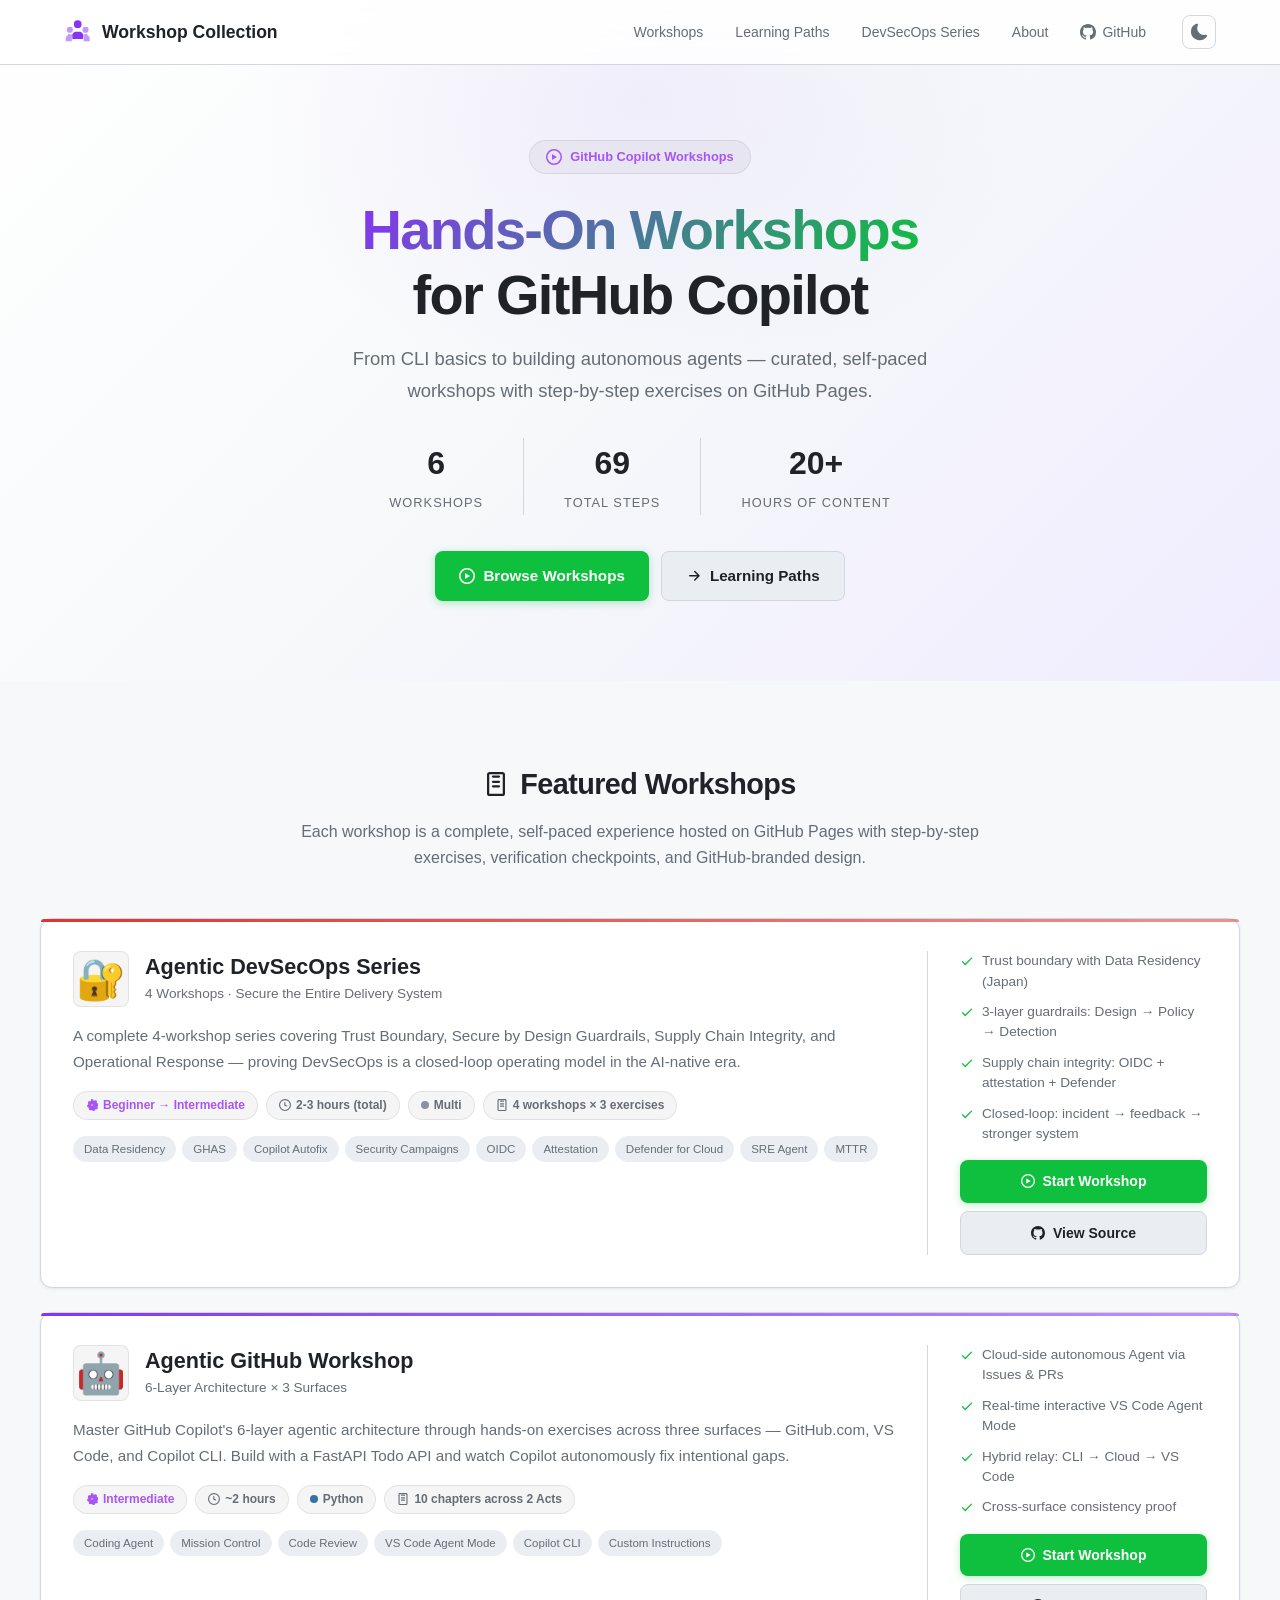
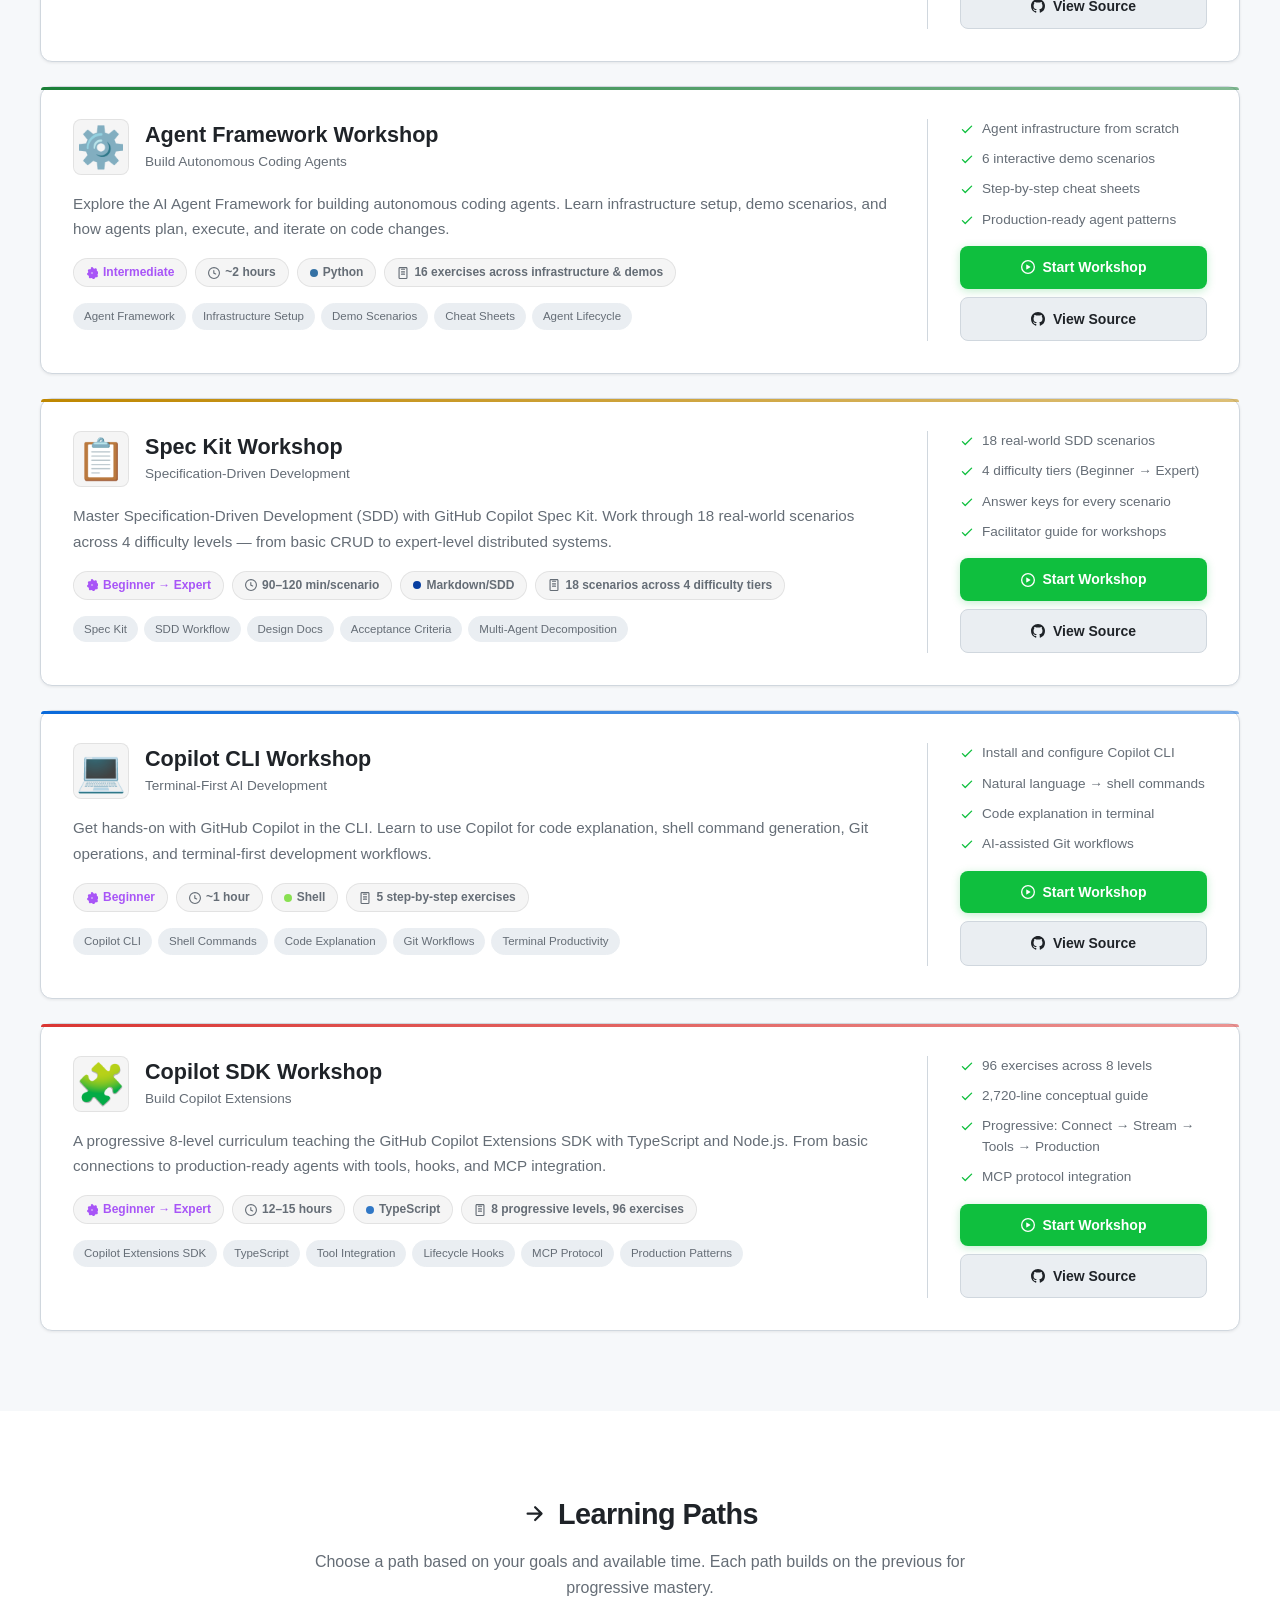
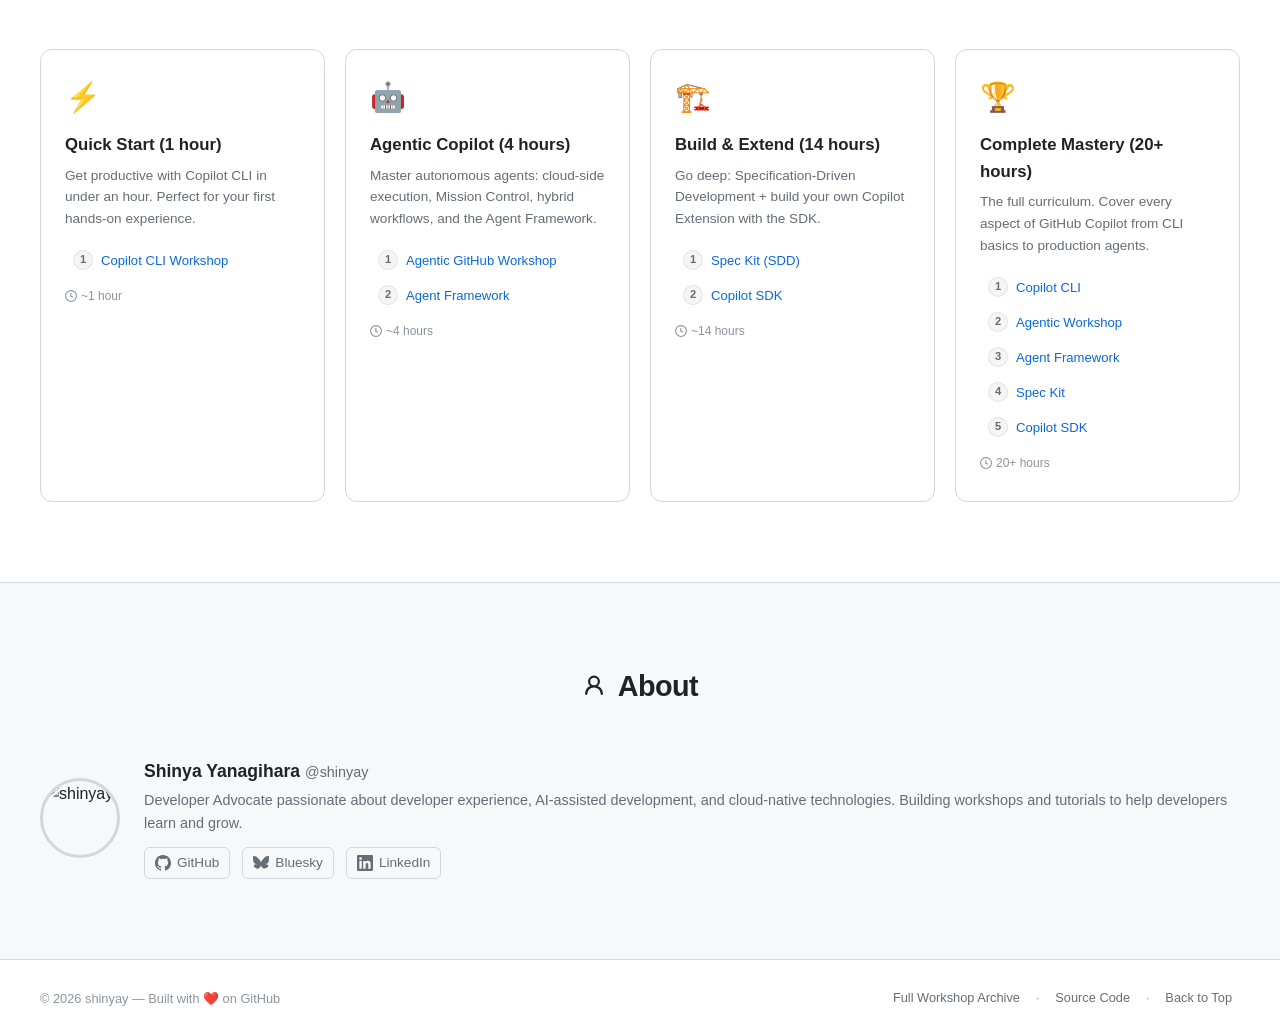
==== commit 008c4659: "feat: add Agentic DevSecOps series landing page + hub integration Add a dedicated landing page for t" ====
--- a/index.html
+++ b/index.html
@@ -28,6 +28,7 @@
       <div class="nav-links">
         <a href="#workshops" class="nav-link">Workshops</a>
         <a href="#paths" class="nav-link">Learning Paths</a>
+        <a href="agentic-devsecops" class="nav-link">DevSecOps Series</a>
         <a href="#about" class="nav-link">About</a>
         <a href="https://github.com/shinyay" class="nav-link nav-link-external" target="_blank" rel="noopener">
           <svg viewBox="0 0 16 16" width="16" height="16" fill="currentColor"><path d="M8 0c4.42 0 8 3.58 8 8a8.013 8.013 0 0 1-5.45 7.59c-.4.08-.55-.17-.55-.38 0-.27.01-1.13.01-2.2 0-.75-.25-1.23-.54-1.48 1.78-.2 3.65-.88 3.65-3.95 0-.88-.31-1.59-.82-2.15.08-.2.36-1.02-.08-2.12 0 0-.67-.22-2.2.82-.64-.18-1.32-.27-2-.27-.68 0-1.36.09-2 .27-1.53-1.03-2.2-.82-2.2-.82-.44 1.1-.16 1.92-.08 2.12-.51.56-.82 1.28-.82 2.15 0 3.06 1.86 3.75 3.64 3.95-.23.2-.44.55-.51 1.07-.46.21-1.61.55-2.33-.66-.15-.24-.6-.83-1.23-.82-.67.01-.27.38.01.53.34.19.73.9.82 1.13.16.45.68 1.31 2.69.94 0 .67.01 1.3.01 1.49 0 .21-.15.45-.55.38A7.995 7.995 0 0 1 0 8c0-4.42 3.58-8 8-8Z"/></svg>
